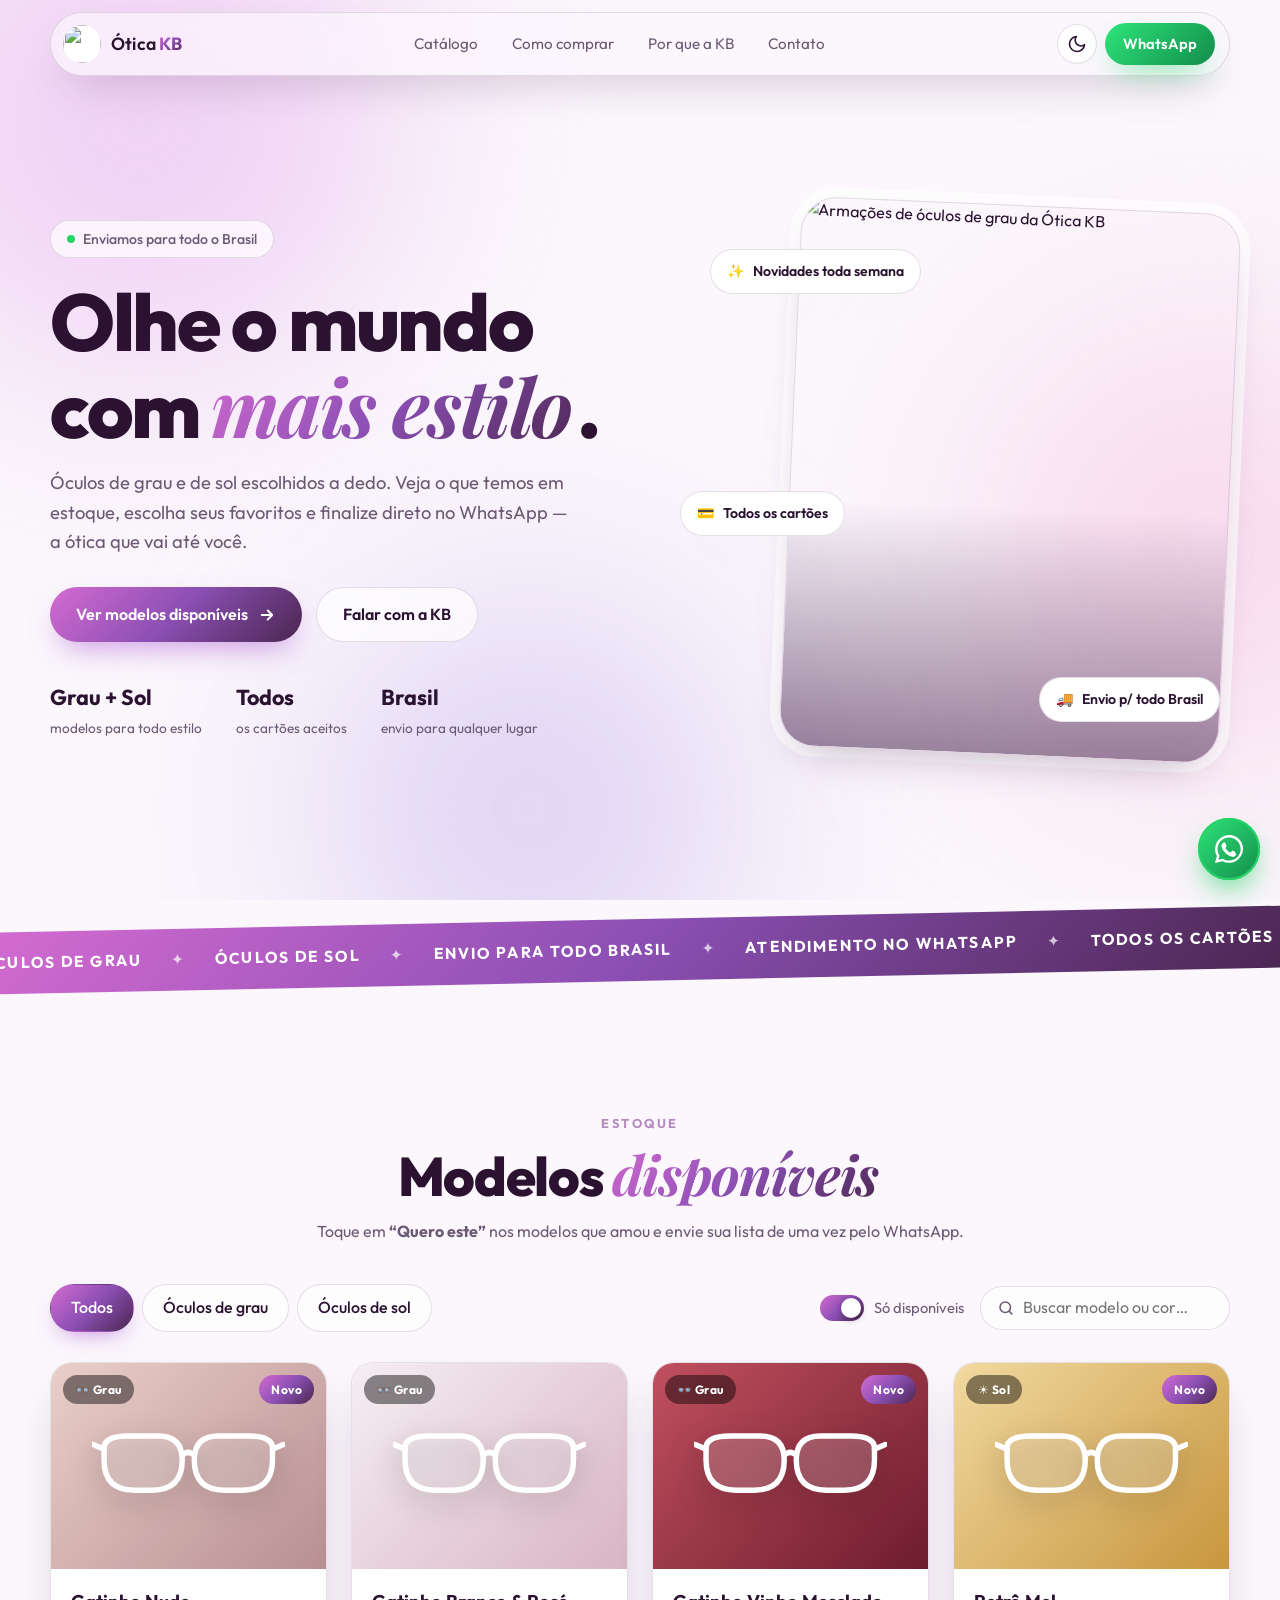
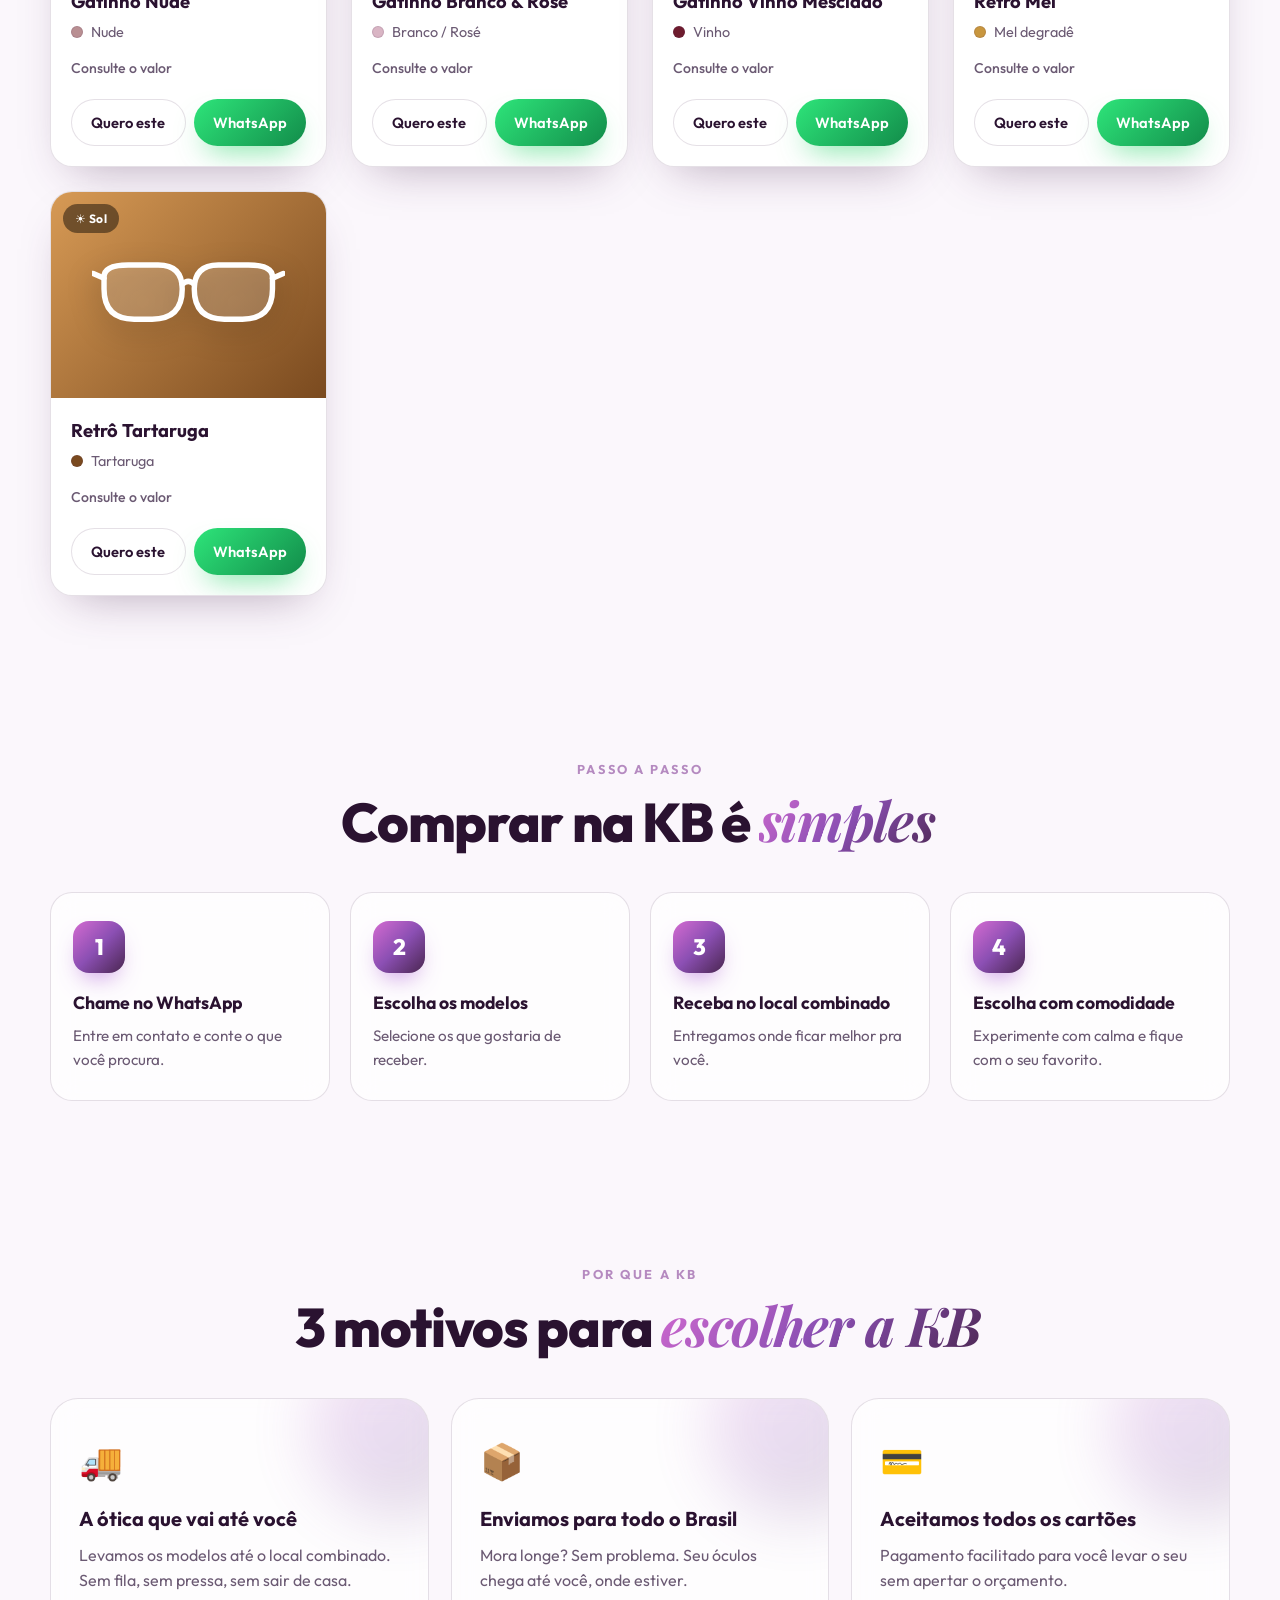
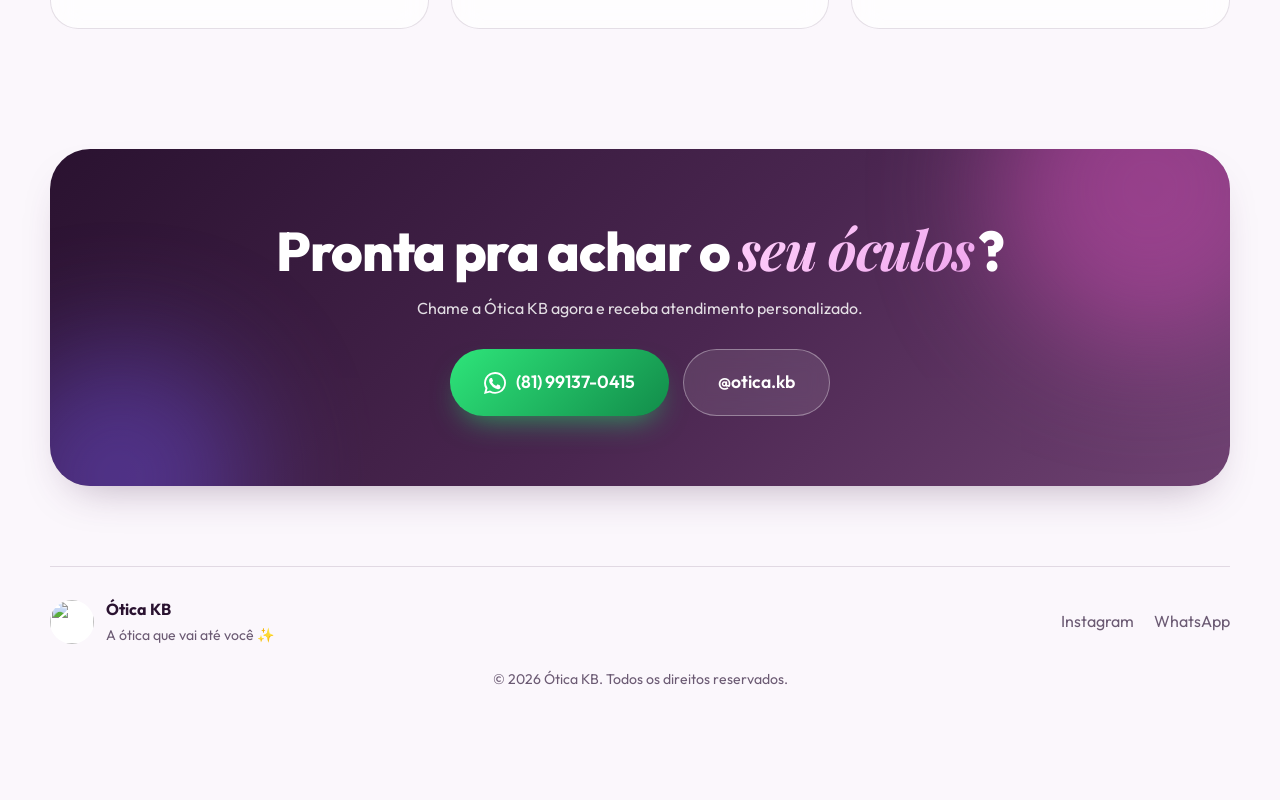
==== index.html @ 92565c39 "Add files via upload" ====
<!DOCTYPE html>
<html lang="pt-BR" data-theme="dark">
<head>
  <meta charset="UTF-8" />
  <meta name="viewport" content="width=device-width, initial-scale=1" />
  <title>Ótica KB — A ótica que vai até você</title>
  <meta name="description" content="Óculos de grau e de sol com envio para todo o Brasil. Escolha seus modelos e peça pelo WhatsApp. Aceitamos todos os cartões." />
  <meta name="theme-color" content="#1a0d1f" />
  <link rel="icon" href="assets/logo.png" />
  <meta property="og:title" content="Ótica KB — A ótica que vai até você" />
  <meta property="og:description" content="Óculos de grau e sol. Enviamos para todo o Brasil." />
  <meta property="og:image" content="assets/logo.png" />
  <link rel="preconnect" href="https://fonts.googleapis.com" />
  <link rel="preconnect" href="https://fonts.gstatic.com" crossorigin />
  <link href="https://fonts.googleapis.com/css2?family=Outfit:wght@400;500;600;700;800&family=Playfair+Display:ital,wght@1,600;1,700&display=swap" rel="stylesheet" />
  <link rel="stylesheet" href="style.css" />
  <script>
    try {
      var t = localStorage.getItem("kb-theme");
      if (!t) t = window.matchMedia("(prefers-color-scheme: light)").matches ? "light" : "dark";
      document.documentElement.setAttribute("data-theme", t);
    } catch (e) {}
  </script>
</head>
<body>
  <div class="bg-orbs" aria-hidden="true">
    <span class="orb o1"></span><span class="orb o2"></span><span class="orb o3"></span>
  </div>

  <header class="nav" id="nav">
    <a href="#inicio" class="brand" aria-label="Ótica KB">
      <img src="assets/logo.png" alt="" class="brand-logo" />
      <span class="brand-name">Ótica <b>KB</b></span>
    </a>
    <nav class="nav-links" id="navLinks">
      <a href="#catalogo">Catálogo</a>
      <a href="#como-comprar">Como comprar</a>
      <a href="#motivos">Por que a KB</a>
      <a href="#contato">Contato</a>
    </nav>
    <div class="nav-actions">
      <button class="icon-btn" id="themeBtn" aria-label="Alternar tema claro/escuro" title="Alternar tema">
        <svg class="i-sun" viewBox="0 0 24 24" width="20" height="20" fill="none" stroke="currentColor" stroke-width="2" stroke-linecap="round"><circle cx="12" cy="12" r="4"/><path d="M12 2v2M12 20v2M4.9 4.9l1.4 1.4M17.7 17.7l1.4 1.4M2 12h2M20 12h2M4.9 19.1l1.4-1.4M17.7 6.3l1.4-1.4"/></svg>
        <svg class="i-moon" viewBox="0 0 24 24" width="20" height="20" fill="none" stroke="currentColor" stroke-width="2" stroke-linecap="round" stroke-linejoin="round"><path d="M21 12.8A9 9 0 1 1 11.2 3a7 7 0 0 0 9.8 9.8z"/></svg>
      </button>
      <a class="btn btn-wpp btn-sm" href="#" data-wpp="Olá! Vim pelo site da Ótica KB e gostaria de mais informações 😊" target="_blank" rel="noopener">WhatsApp</a>
      <button class="icon-btn menu-btn" id="menuBtn" aria-label="Abrir menu">
        <svg viewBox="0 0 24 24" width="22" height="22" fill="none" stroke="currentColor" stroke-width="2" stroke-linecap="round"><path d="M4 7h16M4 12h16M4 17h16"/></svg>
      </button>
    </div>
  </header>

  <main>
    <section class="hero" id="inicio">
      <div class="hero-text reveal">
        <span class="pill"><i class="dot"></i> Enviamos para todo o Brasil</span>
        <h1>Olhe o mundo com <em>mais estilo</em>.</h1>
        <p class="lead">Óculos de grau e de sol escolhidos a dedo. Veja o que temos em estoque, escolha seus favoritos e finalize direto no WhatsApp — a ótica que vai até você.</p>
        <div class="hero-cta">
          <a href="#catalogo" class="btn btn-primary">Ver modelos disponíveis
            <svg viewBox="0 0 24 24" width="18" height="18" fill="none" stroke="currentColor" stroke-width="2.5" stroke-linecap="round" stroke-linejoin="round"><path d="M5 12h14M13 6l6 6-6 6"/></svg>
          </a>
          <a href="#" class="btn btn-ghost" data-wpp="Olá! Vim pelo site da Ótica KB e quero ajuda para escolher meu óculos 😊" target="_blank" rel="noopener">Falar com a KB</a>
        </div>
        <ul class="hero-stats">
          <li><b>Grau + Sol</b><span>modelos para todo estilo</span></li>
          <li><b>Todos</b><span>os cartões aceitos</span></li>
          <li><b>Brasil</b><span>envio para qualquer lugar</span></li>
        </ul>
      </div>

      <div class="hero-visual reveal" style="--d:.15s">
        <div class="photo-frame">
          <img src="assets/hero.jpg" alt="Armações de óculos de grau da Ótica KB" />
        </div>
        <div class="float-chip chip-a"><span>✨</span> Novidades toda semana</div>
        <div class="float-chip chip-b"><span>💳</span> Todos os cartões</div>
        <div class="float-chip chip-c"><span>🚚</span> Envio p/ todo Brasil</div>
      </div>
    </section>

    <div class="marquee" aria-hidden="true">
      <div class="marquee-track">
        <span>ÓCULOS DE GRAU</span><i>✦</i><span>ÓCULOS DE SOL</span><i>✦</i><span>ENVIO PARA TODO BRASIL</span><i>✦</i><span>ATENDIMENTO NO WHATSAPP</span><i>✦</i><span>TODOS OS CARTÕES</span><i>✦</i>
        <span>ÓCULOS DE GRAU</span><i>✦</i><span>ÓCULOS DE SOL</span><i>✦</i><span>ENVIO PARA TODO BRASIL</span><i>✦</i><span>ATENDIMENTO NO WHATSAPP</span><i>✦</i><span>TODOS OS CARTÕES</span><i>✦</i>
      </div>
    </div>

    <section class="section" id="catalogo">
      <div class="section-head reveal">
        <span class="eyebrow">Estoque</span>
        <h2>Modelos <em>disponíveis</em></h2>
        <p>Toque em <b>“Quero este”</b> nos modelos que amou e envie sua lista de uma vez pelo WhatsApp.</p>
      </div>

      <div class="toolbar reveal">
        <div class="filters" id="filters">
          <button class="chip active" data-filter="todos">Todos</button>
          <button class="chip" data-filter="grau">Óculos de grau</button>
          <button class="chip" data-filter="sol">Óculos de sol</button>
        </div>
        <div class="tools-right">
          <label class="switch">
            <input type="checkbox" id="onlyStock" checked />
            <span class="slider"></span>
            <span class="switch-label">Só disponíveis</span>
          </label>
          <div class="search">
            <svg viewBox="0 0 24 24" width="18" height="18" fill="none" stroke="currentColor" stroke-width="2" stroke-linecap="round"><circle cx="11" cy="11" r="7"/><path d="M20 20l-3.5-3.5"/></svg>
            <input type="search" id="search" placeholder="Buscar modelo ou cor…" aria-label="Buscar" />
          </div>
        </div>
      </div>

      <div class="grid" id="grid" aria-live="polite"></div>
      <p class="empty" id="empty" hidden>Nenhum modelo encontrado. Chama a gente no WhatsApp que a gente te ajuda! 💜</p>
    </section>

    <section class="section" id="como-comprar">
      <div class="section-head reveal">
        <span class="eyebrow">Passo a passo</span>
        <h2>Comprar na KB é <em>simples</em></h2>
      </div>
      <ol class="steps">
        <li class="step reveal"><span class="num">1</span><h3>Chame no WhatsApp</h3><p>Entre em contato e conte o que você procura.</p></li>
        <li class="step reveal" style="--d:.08s"><span class="num">2</span><h3>Escolha os modelos</h3><p>Selecione os que gostaria de receber.</p></li>
        <li class="step reveal" style="--d:.16s"><span class="num">3</span><h3>Receba no local combinado</h3><p>Entregamos onde ficar melhor pra você.</p></li>
        <li class="step reveal" style="--d:.24s"><span class="num">4</span><h3>Escolha com comodidade</h3><p>Experimente com calma e fique com o seu favorito.</p></li>
      </ol>
    </section>

    <section class="section" id="motivos">
      <div class="section-head reveal">
        <span class="eyebrow">Por que a KB</span>
        <h2>3 motivos para <em>escolher a KB</em></h2>
      </div>
      <div class="reasons">
        <article class="reason glass reveal">
          <div class="r-ico">🚚</div>
          <h3>A ótica que vai até você</h3>
          <p>Levamos os modelos até o local combinado. Sem fila, sem pressa, sem sair de casa.</p>
        </article>
        <article class="reason glass reveal" style="--d:.1s">
          <div class="r-ico">📦</div>
          <h3>Enviamos para todo o Brasil</h3>
          <p>Mora longe? Sem problema. Seu óculos chega até você, onde estiver.</p>
        </article>
        <article class="reason glass reveal" style="--d:.2s">
          <div class="r-ico">💳</div>
          <h3>Aceitamos todos os cartões</h3>
          <p>Pagamento facilitado para você levar o seu sem apertar o orçamento.</p>
        </article>
      </div>
    </section>

    <section class="cta reveal" id="contato">
      <div class="cta-inner">
        <h2>Pronta pra achar o <em>seu óculos</em>?</h2>
        <p>Chame a Ótica KB agora e receba atendimento personalizado.</p>
        <div class="cta-actions">
          <a href="#" class="btn btn-wpp btn-lg" data-wpp="Olá! Vim pelo site da Ótica KB e quero escolher meu óculos 😊" target="_blank" rel="noopener">
            <svg viewBox="0 0 24 24" width="22" height="22" fill="currentColor"><path d="M20.5 3.5A11.8 11.8 0 0 0 12 0 12 12 0 0 0 1.6 17.9L0 24l6.3-1.6A12 12 0 0 0 24 12a11.8 11.8 0 0 0-3.5-8.5zM12 21.9a9.9 9.9 0 0 1-5-1.4l-.4-.2-3.7 1 1-3.6-.2-.4A9.9 9.9 0 1 1 12 21.9zm5.4-7.4c-.3-.1-1.8-.9-2-1s-.5-.1-.7.1-.8 1-1 1.2-.4.2-.7.1a8 8 0 0 1-4-3.5c-.3-.5.3-.5.8-1.6a.6.6 0 0 0 0-.6c-.1-.1-.7-1.6-.9-2.2s-.5-.5-.7-.5h-.6a1.2 1.2 0 0 0-.9.4 3.7 3.7 0 0 0-1.1 2.7 6.4 6.4 0 0 0 1.3 3.4 14.7 14.7 0 0 0 5.7 5c2.1.9 2.9.8 3.4.7a2.9 2.9 0 0 0 1.9-1.3 2.3 2.3 0 0 0 .2-1.3c-.1-.1-.3-.2-.6-.3z"/></svg>
            <span>(81) 99137-0415</span>
          </a>
          <a href="https://www.instagram.com/otica.kb" class="btn btn-ghost btn-lg" target="_blank" rel="noopener">@otica.kb</a>
        </div>
      </div>
    </section>
  </main>

  <footer class="footer">
    <div class="foot-brand">
      <img src="assets/logo.png" alt="" />
      <div><b>Ótica KB</b><span>A ótica que vai até você ✨</span></div>
    </div>
    <div class="foot-links">
      <a href="https://www.instagram.com/otica.kb" target="_blank" rel="noopener">Instagram</a>
      <a href="#" data-wpp="Olá! Vim pelo site da Ótica KB 😊" target="_blank" rel="noopener">WhatsApp</a>
    </div>
    <small>© <span id="year"></span> Ótica KB. Todos os direitos reservados.</small>
  </footer>

  <div class="pickbar" id="pickbar" hidden>
    <div class="pick-info"><b id="pickCount">0</b> <span id="pickLabel">modelo selecionado</span>
      <button class="link" id="pickClear" type="button">limpar</button>
    </div>
    <a href="#" class="btn btn-wpp" id="pickSend" target="_blank" rel="noopener">Enviar lista no WhatsApp</a>
  </div>

  <a href="#" class="fab" data-wpp="Olá! Vim pelo site da Ótica KB 😊" target="_blank" rel="noopener" aria-label="Falar no WhatsApp">
    <svg viewBox="0 0 24 24" width="28" height="28" fill="currentColor"><path d="M20.5 3.5A11.8 11.8 0 0 0 12 0 12 12 0 0 0 1.6 17.9L0 24l6.3-1.6A12 12 0 0 0 24 12a11.8 11.8 0 0 0-3.5-8.5zM12 21.9a9.9 9.9 0 0 1-5-1.4l-.4-.2-3.7 1 1-3.6-.2-.4A9.9 9.9 0 1 1 12 21.9zm5.4-7.4c-.3-.1-1.8-.9-2-1s-.5-.1-.7.1-.8 1-1 1.2-.4.2-.7.1a8 8 0 0 1-4-3.5c-.3-.5.3-.5.8-1.6a.6.6 0 0 0 0-.6c-.1-.1-.7-1.6-.9-2.2s-.5-.5-.7-.5h-.6a1.2 1.2 0 0 0-.9.4 3.7 3.7 0 0 0-1.1 2.7 6.4 6.4 0 0 0 1.3 3.4 14.7 14.7 0 0 0 5.7 5c2.1.9 2.9.8 3.4.7a2.9 2.9 0 0 0 1.9-1.3 2.3 2.3 0 0 0 .2-1.3c-.1-.1-.3-.2-.6-.3z"/></svg>
  </a>

  <script src="products.js"></script>
  <script src="script.js"></script>
</body>
</html>
---- style.css ----
/* ===== TEMAS ===== */
:root {
  --purple-900: #1a0d1f;
  --purple-800: #2a1230;
  --purple-700: #4a2650;
  --purple-600: #6f4272;
  --purple-400: #b58ac0;
  --lilac: #b9a9c3;
  --pink: #f0a5ee;
  --wpp: #25d366;
  --wpp-dark: #128c4a;
  --radius: 22px;
  --ease: cubic-bezier(.2, .8, .2, 1);
}
[data-theme="dark"] {
  --bg: #120a16;
  --bg-2: #1b0f21;
  --text: #f6eef8;
  --muted: #b9a8c2;
  --card: rgba(255, 255, 255, .06);
  --card-solid: #231429;
  --border: rgba(255, 255, 255, .12);
  --shadow: 0 20px 50px -20px rgba(0, 0, 0, .7);
  --grad: linear-gradient(135deg, #f0a5ee 0%, #b36ad6 45%, #7a4a9c 100%);
  --orb1: #7a2fa0; --orb2: #d44fb8; --orb3: #3b2a8f;
  --nav-bg: rgba(18, 10, 22, .6);
}
[data-theme="light"] {
  --bg: #fbf7fc;
  --bg-2: #f1e8f4;
  --text: #2a1230;
  --muted: #6b5a73;
  --card: rgba(255, 255, 255, .7);
  --card-solid: #ffffff;
  --border: rgba(74, 38, 80, .14);
  --shadow: 0 20px 45px -22px rgba(74, 38, 80, .4);
  --grad: linear-gradient(135deg, #d46bd1 0%, #8b4fb3 50%, #4a2650 100%);
  --orb1: #e7b5ef; --orb2: #f6c4e2; --orb3: #c9b6ee;
  --nav-bg: rgba(251, 247, 252, .7);
}

* { box-sizing: border-box; margin: 0; padding: 0; }
html { scroll-behavior: smooth; scroll-padding-top: 84px; }
body {
  font-family: "Outfit", system-ui, sans-serif;
  background: var(--bg);
  color: var(--text);
  line-height: 1.6;
  overflow-x: hidden;
  transition: background .4s, color .4s;
}
img { max-width: 100%; display: block; }
a { color: inherit; text-decoration: none; }
button { font: inherit; color: inherit; cursor: pointer; border: 0; background: none; }
em { font-family: "Playfair Display", serif; font-style: italic; font-weight: 700;
  background: var(--grad); -webkit-background-clip: text; background-clip: text; color: transparent; padding-right: .08em; }

/* ===== FUNDO ===== */
.bg-orbs { position: fixed; inset: 0; z-index: -1; overflow: hidden; pointer-events: none; }
.orb { position: absolute; border-radius: 50%; filter: blur(110px); opacity: .45; animation: drift 18s ease-in-out infinite alternate; }
[data-theme="light"] .orb { opacity: .55; }
.o1 { width: 520px; height: 520px; background: var(--orb1); top: -140px; left: -120px; }
.o2 { width: 460px; height: 460px; background: var(--orb2); top: 35%; right: -160px; animation-delay: -6s; }
.o3 { width: 420px; height: 420px; background: var(--orb3); bottom: -120px; left: 25%; animation-delay: -12s; }
@keyframes drift { to { transform: translate(60px, 40px) scale(1.15); } }

/* ===== NAV ===== */
.nav {
  position: fixed; top: 12px; left: 50%; transform: translateX(-50%);
  width: min(1180px, calc(100% - 24px)); z-index: 50;
  display: flex; align-items: center; justify-content: space-between; gap: 16px;
  padding: 10px 14px 10px 12px;
  background: var(--nav-bg); backdrop-filter: blur(18px) saturate(1.4); -webkit-backdrop-filter: blur(18px) saturate(1.4);
  border: 1px solid var(--border); border-radius: 999px; box-shadow: var(--shadow);
}
.brand { display: flex; align-items: center; gap: 10px; font-weight: 600; }
.brand-logo { width: 38px; height: 38px; border-radius: 50%; background: #fff; }
.brand-name { font-size: 1.1rem; letter-spacing: .01em; }
.brand-name b { background: var(--grad); -webkit-background-clip: text; background-clip: text; color: transparent; }
.nav-links { display: flex; gap: 6px; }
.nav-links a { padding: 8px 14px; border-radius: 999px; font-size: .95rem; color: var(--muted); transition: .25s; }
.nav-links a:hover { color: var(--text); background: var(--card); }
.nav-actions { display: flex; align-items: center; gap: 8px; }
.icon-btn { width: 40px; height: 40px; border-radius: 50%; display: grid; place-items: center; background: var(--card); border: 1px solid var(--border); transition: .25s; }
.icon-btn:hover { transform: rotate(12deg) scale(1.06); }
.i-moon { display: none; }
[data-theme="light"] .i-sun { display: none; }
[data-theme="light"] .i-moon { display: block; }
.menu-btn { display: none; }

/* ===== BOTÕES ===== */
.btn {
  display: inline-flex; align-items: center; justify-content: center; gap: 10px;
  padding: 14px 26px; border-radius: 999px; font-weight: 600; font-size: 1rem;
  transition: transform .3s var(--ease), box-shadow .3s, background .3s; position: relative; overflow: hidden; white-space: nowrap;
}
.btn:hover { transform: translateY(-3px); }
.btn:active { transform: translateY(0) scale(.98); }
.btn-sm { padding: 9px 18px; font-size: .92rem; }
.btn-lg { padding: 18px 34px; font-size: 1.1rem; }
.btn-primary { background: var(--grad); color: #fff; box-shadow: 0 14px 30px -10px rgba(179, 106, 214, .7); }
.btn-primary::after, .btn-wpp::after {
  content: ""; position: absolute; inset: 0; background: linear-gradient(110deg, transparent 30%, rgba(255,255,255,.35) 50%, transparent 70%);
  transform: translateX(-120%); transition: transform .7s;
}
.btn-primary:hover::after, .btn-wpp:hover::after { transform: translateX(120%); }
.btn-ghost { border: 1.5px solid var(--border); background: var(--card); backdrop-filter: blur(10px); }
.btn-ghost:hover { border-color: var(--purple-400); }
.btn-wpp { background: linear-gradient(135deg, #2ee57a, #128c4a); color: #fff; box-shadow: 0 14px 30px -12px rgba(37, 211, 102, .7); }

/* ===== HERO ===== */
.hero {
  min-height: 100svh; width: min(1180px, 100% - 32px); margin: 0 auto;
  display: grid; grid-template-columns: 1.1fr .9fr; gap: 48px; align-items: center; padding: 120px 0 60px;
}
.pill { display: inline-flex; align-items: center; gap: 8px; padding: 7px 16px; border-radius: 999px; font-size: .88rem; font-weight: 500;
  background: var(--card); border: 1px solid var(--border); backdrop-filter: blur(10px); color: var(--muted); }
.dot { width: 8px; height: 8px; border-radius: 50%; background: var(--wpp); box-shadow: 0 0 0 0 rgba(37,211,102,.7); animation: ping 1.8s infinite; }
@keyframes ping { 70% { box-shadow: 0 0 0 10px rgba(37,211,102,0); } 100% { box-shadow: 0 0 0 0 rgba(37,211,102,0); } }
h1 { font-size: clamp(2.6rem, 6.4vw, 5rem); line-height: 1.04; font-weight: 800; letter-spacing: -.03em; margin: 22px 0 18px; }
.lead { font-size: 1.15rem; color: var(--muted); max-width: 520px; }
.hero-cta { display: flex; flex-wrap: wrap; gap: 14px; margin: 30px 0 38px; }
.hero-stats { list-style: none; display: flex; gap: 34px; flex-wrap: wrap; }
.hero-stats b { display: block; font-size: 1.35rem; font-weight: 700; }
.hero-stats span { font-size: .85rem; color: var(--muted); }

.hero-visual { position: relative; }
.photo-frame {
  position: relative; border-radius: 36px; overflow: hidden; aspect-ratio: 4 / 5; max-width: 440px; margin-left: auto;
  border: 1px solid var(--border); box-shadow: var(--shadow), 0 0 0 10px var(--card);
  transform: rotate(2.5deg); transition: transform .6s var(--ease);
}
.photo-frame:hover { transform: rotate(0) scale(1.02); }
.photo-frame::before { content: ""; position: absolute; inset: 0; z-index: 1; pointer-events: none;
  background: linear-gradient(180deg, transparent 55%, rgba(74, 38, 80, .55)); }
.photo-frame img { width: 100%; height: 100%; object-fit: cover; }
.float-chip {
  position: absolute; display: flex; align-items: center; gap: 8px; padding: 10px 16px; border-radius: 999px; font-size: .88rem; font-weight: 600;
  background: var(--card-solid); border: 1px solid var(--border); box-shadow: var(--shadow); animation: float 5s ease-in-out infinite;
}
.chip-a { top: 8%; left: -2%; }
.chip-b { top: 52%; left: -8%; animation-delay: -1.6s; }
.chip-c { bottom: 6%; right: 2%; animation-delay: -3.2s; }
@keyframes float { 50% { transform: translateY(-12px); } }

/* ===== MARQUEE ===== */
.marquee { overflow: hidden; padding: 18px 0; background: var(--grad); transform: rotate(-1.2deg) scale(1.03); margin: 20px 0 50px; }
.marquee-track { display: flex; gap: 28px; width: max-content; animation: scroll 28s linear infinite; color: #fff; font-weight: 700; letter-spacing: .12em; font-size: .95rem; }
.marquee-track i { opacity: .7; font-style: normal; }
@keyframes scroll { to { transform: translateX(-50%); } }

/* ===== SEÇÕES ===== */
.section { width: min(1180px, 100% - 32px); margin: 0 auto; padding: 80px 0; }
.section-head { text-align: center; margin-bottom: 40px; }
.eyebrow { display: inline-block; font-size: .8rem; font-weight: 700; letter-spacing: .2em; text-transform: uppercase; color: var(--purple-400); margin-bottom: 10px; }
h2 { font-size: clamp(2rem, 4.6vw, 3.4rem); line-height: 1.1; font-weight: 800; letter-spacing: -.025em; }
.section-head p { color: var(--muted); margin-top: 12px; }

/* ===== CATÁLOGO ===== */
.toolbar { display: flex; flex-wrap: wrap; gap: 16px; justify-content: space-between; align-items: center; margin-bottom: 30px; }
.filters { display: flex; gap: 8px; flex-wrap: wrap; }
.chip { padding: 10px 20px; border-radius: 999px; border: 1px solid var(--border); background: var(--card); font-weight: 500; transition: .25s; }
.chip:hover { border-color: var(--purple-400); }
.chip.active { background: var(--grad); color: #fff; border-color: transparent; box-shadow: 0 10px 22px -10px rgba(179,106,214,.8); }
.tools-right { display: flex; gap: 16px; align-items: center; flex-wrap: wrap; }
.switch { display: flex; align-items: center; gap: 10px; cursor: pointer; font-size: .92rem; color: var(--muted); }
.switch input { display: none; }
.slider { width: 44px; height: 26px; border-radius: 999px; background: var(--border); position: relative; transition: .3s; }
.slider::after { content: ""; position: absolute; top: 3px; left: 3px; width: 20px; height: 20px; border-radius: 50%; background: #fff; transition: .3s var(--ease); box-shadow: 0 2px 6px rgba(0,0,0,.3); }
.switch input:checked + .slider { background: var(--grad); }
.switch input:checked + .slider::after { transform: translateX(18px); }
.search { display: flex; align-items: center; gap: 8px; padding: 0 16px; height: 44px; border-radius: 999px; background: var(--card); border: 1px solid var(--border); color: var(--muted); }
.search:focus-within { border-color: var(--purple-400); }
.search input { background: none; border: 0; outline: 0; color: var(--text); font: inherit; width: 190px; }

.grid { display: grid; grid-template-columns: repeat(auto-fill, minmax(260px, 1fr)); gap: 24px; }
.card {
  position: relative; border-radius: var(--radius); overflow: hidden; background: var(--card-solid); border: 1px solid var(--border);
  box-shadow: var(--shadow); transition: transform .45s var(--ease), border-color .3s; display: flex; flex-direction: column;
  animation: pop .5s var(--ease) both;
}
@keyframes pop { from { opacity: 0; transform: translateY(24px) scale(.97); } }
.card:hover { transform: translateY(-8px); border-color: var(--purple-400); }
.card.picked { border-color: var(--pink); box-shadow: 0 0 0 2px var(--pink), var(--shadow); }
.thumb { position: relative; aspect-ratio: 4 / 3; display: grid; place-items: center; overflow: hidden; }
.thumb img { position: absolute; inset: 0; width: 100%; height: 100%; object-fit: cover; transition: transform .7s var(--ease); }
.card:hover .thumb img { transform: scale(1.08); }
.thumb svg.art { width: 70%; position: relative; filter: drop-shadow(0 10px 14px rgba(0,0,0,.25)); }
.badges { position: absolute; top: 12px; left: 12px; right: 12px; display: flex; justify-content: space-between; z-index: 2; }
.badge { padding: 5px 12px; border-radius: 999px; font-size: .75rem; font-weight: 700; letter-spacing: .04em; backdrop-filter: blur(10px); }
.b-new { background: var(--grad); color: #fff; }
.b-cat { background: rgba(0,0,0,.45); color: #fff; }
.b-out { background: rgba(0,0,0,.65); color: #fff; }
.card.out .thumb::after { content: "ESGOTADO"; position: absolute; inset: 0; display: grid; place-items: center; background: rgba(18,10,22,.62); color: #fff; font-weight: 800; letter-spacing: .25em; z-index: 1; }
.info { padding: 18px 20px 20px; display: flex; flex-direction: column; gap: 4px; flex: 1; }
.info h3 { font-size: 1.15rem; font-weight: 700; }
.info .meta { font-size: .9rem; color: var(--muted); display: flex; align-items: center; gap: 8px; }
.swatch { width: 12px; height: 12px; border-radius: 50%; border: 1px solid var(--border); }
.price { margin-top: 6px; font-weight: 700; font-size: 1.05rem; }
.price small { font-weight: 500; color: var(--muted); font-size: .88rem; }
.actions { display: flex; gap: 8px; margin-top: 14px; }
.actions .btn { padding: 11px 14px; font-size: .92rem; flex: 1; }
.btn-pick { border: 1.5px solid var(--border); background: var(--card); }
.btn-pick.on { background: var(--grad); color: #fff; border-color: transparent; }
.btn[aria-disabled="true"] { opacity: .5; pointer-events: none; }
.empty { text-align: center; color: var(--muted); padding: 40px 0; }

/* ===== PASSOS ===== */
.steps { list-style: none; display: grid; grid-template-columns: repeat(4, 1fr); gap: 20px; counter-reset: s; position: relative; }
.step { padding: 28px 22px; border-radius: var(--radius); background: var(--card); border: 1px solid var(--border); backdrop-filter: blur(12px); transition: transform .4s var(--ease); }
.step:hover { transform: translateY(-6px); }
.num { width: 52px; height: 52px; border-radius: 16px; display: grid; place-items: center; font-weight: 800; font-size: 1.4rem; color: #fff; background: var(--grad); margin-bottom: 16px; box-shadow: 0 12px 24px -10px rgba(179,106,214,.8); }
.step h3 { font-size: 1.1rem; margin-bottom: 6px; }
.step p { color: var(--muted); font-size: .95rem; }

/* ===== MOTIVOS ===== */
.reasons { display: grid; grid-template-columns: repeat(3, 1fr); gap: 22px; }
.glass { background: var(--card); border: 1px solid var(--border); backdrop-filter: blur(14px); -webkit-backdrop-filter: blur(14px); }
.reason { padding: 34px 28px; border-radius: 28px; transition: transform .4s var(--ease), border-color .3s; position: relative; overflow: hidden; }
.reason::before { content: ""; position: absolute; width: 180px; height: 180px; right: -60px; top: -60px; border-radius: 50%; background: var(--grad); opacity: .18; filter: blur(30px); transition: .5s; }
.reason:hover { transform: translateY(-8px); border-color: var(--purple-400); }
.reason:hover::before { opacity: .4; transform: scale(1.3); }
.r-ico { font-size: 2.2rem; margin-bottom: 14px; }
.reason h3 { font-size: 1.25rem; margin-bottom: 8px; }
.reason p { color: var(--muted); }

/* ===== CTA ===== */
.cta { width: min(1180px, 100% - 32px); margin: 40px auto 80px; border-radius: 40px; padding: 70px 24px; text-align: center; position: relative; overflow: hidden;
  background: linear-gradient(135deg, #2a1230 0%, #4a2650 55%, #6f4272 100%); color: #fff; box-shadow: var(--shadow); }
.cta::before, .cta::after { content: ""; position: absolute; border-radius: 50%; filter: blur(60px); opacity: .5; }
.cta::before { width: 320px; height: 320px; background: #d44fb8; top: -120px; right: -80px; }
.cta::after { width: 260px; height: 260px; background: #6a4cd6; bottom: -120px; left: -60px; }
.cta-inner { position: relative; z-index: 1; }
.cta h2 { color: #fff; }
.cta em { background: linear-gradient(135deg, #ffd1fb, #f0a5ee); -webkit-background-clip: text; background-clip: text; }
.cta p { margin: 14px 0 28px; opacity: .85; }
.cta-actions { display: flex; flex-wrap: wrap; gap: 14px; justify-content: center; }
.cta .btn-ghost { color: #fff; border-color: rgba(255,255,255,.35); background: rgba(255,255,255,.1); }

/* ===== FOOTER ===== */
.footer { width: min(1180px, 100% - 32px); margin: 0 auto; padding: 30px 0 110px; border-top: 1px solid var(--border);
  display: flex; flex-wrap: wrap; gap: 20px; align-items: center; justify-content: space-between; }
.foot-brand { display: flex; align-items: center; gap: 12px; }
.foot-brand img { width: 44px; height: 44px; border-radius: 50%; background: #fff; }
.foot-brand b { display: block; }
.foot-brand span, .footer small { color: var(--muted); font-size: .88rem; }
.foot-links { display: flex; gap: 20px; }
.foot-links a { color: var(--muted); transition: .2s; }
.foot-links a:hover { color: var(--text); }
.footer small { width: 100%; text-align: center; }

/* ===== BARRA + FAB ===== */
.pickbar {
  position: fixed; left: 50%; bottom: 20px; transform: translateX(-50%); z-index: 60;
  display: flex; align-items: center; gap: 18px; padding: 10px 10px 10px 24px; border-radius: 999px;
  background: var(--card-solid); border: 1px solid var(--pink); box-shadow: 0 20px 50px -10px rgba(0,0,0,.6);
  animation: rise .5s var(--ease);
}
.pickbar[hidden] { display: none; }
@keyframes rise { from { opacity: 0; transform: translate(-50%, 40px); } }
.pick-info { display: flex; align-items: center; gap: 8px; font-size: .95rem; }
.pick-info b { font-size: 1.2rem; }
.link { color: var(--purple-400); text-decoration: underline; margin-left: 6px; font-size: .88rem; }
.fab { position: fixed; right: 20px; bottom: 20px; z-index: 55; width: 62px; height: 62px; border-radius: 50%; display: grid; place-items: center; color: #fff;
  background: linear-gradient(135deg, #2ee57a, #128c4a); box-shadow: 0 14px 30px -8px rgba(37,211,102,.8); transition: transform .3s var(--ease); }
.fab::before { content: ""; position: absolute; inset: 0; border-radius: 50%; border: 2px solid var(--wpp); animation: ring 2.2s infinite; }
@keyframes ring { to { transform: scale(1.6); opacity: 0; } }
.fab:hover { transform: scale(1.1) rotate(-6deg); }
body:has(.pickbar:not([hidden])) .fab { bottom: 92px; }

/* ===== REVEAL ===== */
.reveal { opacity: 0; transform: translateY(34px); transition: opacity .8s var(--ease) var(--d, 0s), transform .8s var(--ease) var(--d, 0s); }
.reveal.in { opacity: 1; transform: none; }

/* ===== RESPONSIVO ===== */
@media (max-width: 960px) {
  .hero { grid-template-columns: 1fr; padding-top: 110px; text-align: center; gap: 36px; }
  .lead { margin-inline: auto; }
  .hero-cta, .hero-stats { justify-content: center; }
  .photo-frame { margin: 0 auto; max-width: 340px; }
  .chip-a { left: 4%; } .chip-b { left: 0; } .chip-c { right: 4%; }
  .steps { grid-template-columns: repeat(2, 1fr); }
  .reasons { grid-template-columns: 1fr; }
}
@media (max-width: 760px) {
  .menu-btn { display: grid; }
  .nav-links { position: absolute; top: calc(100% + 10px); left: 0; right: 0; flex-direction: column; padding: 12px; border-radius: 24px;
    background: var(--card-solid); border: 1px solid var(--border); box-shadow: var(--shadow); display: none; }
  .nav-links.open { display: flex; }
  .nav-links a { padding: 12px 16px; }
  .nav .btn-sm { display: none; }
  .tools-right { width: 100%; justify-content: space-between; }
  .search { flex: 1; } .search input { width: 100%; }
  .grid { grid-template-columns: repeat(2, 1fr); gap: 14px; }
  .info { padding: 14px; } .info h3 { font-size: 1rem; }
  .actions { flex-direction: column; }
  .pickbar { width: calc(100% - 24px); padding-left: 18px; gap: 10px; justify-content: space-between; }
  .pickbar .btn { padding: 12px 18px; font-size: .9rem; }
}
@media (max-width: 480px) {
  .steps { grid-template-columns: 1fr; }
  .grid { grid-template-columns: 1fr; }
  .cta { border-radius: 28px; padding: 50px 18px; }
}
@media (prefers-reduced-motion: reduce) {
  *, *::before, *::after { animation: none !important; transition: none !important; }
  .reveal { opacity: 1; transform: none; }
}
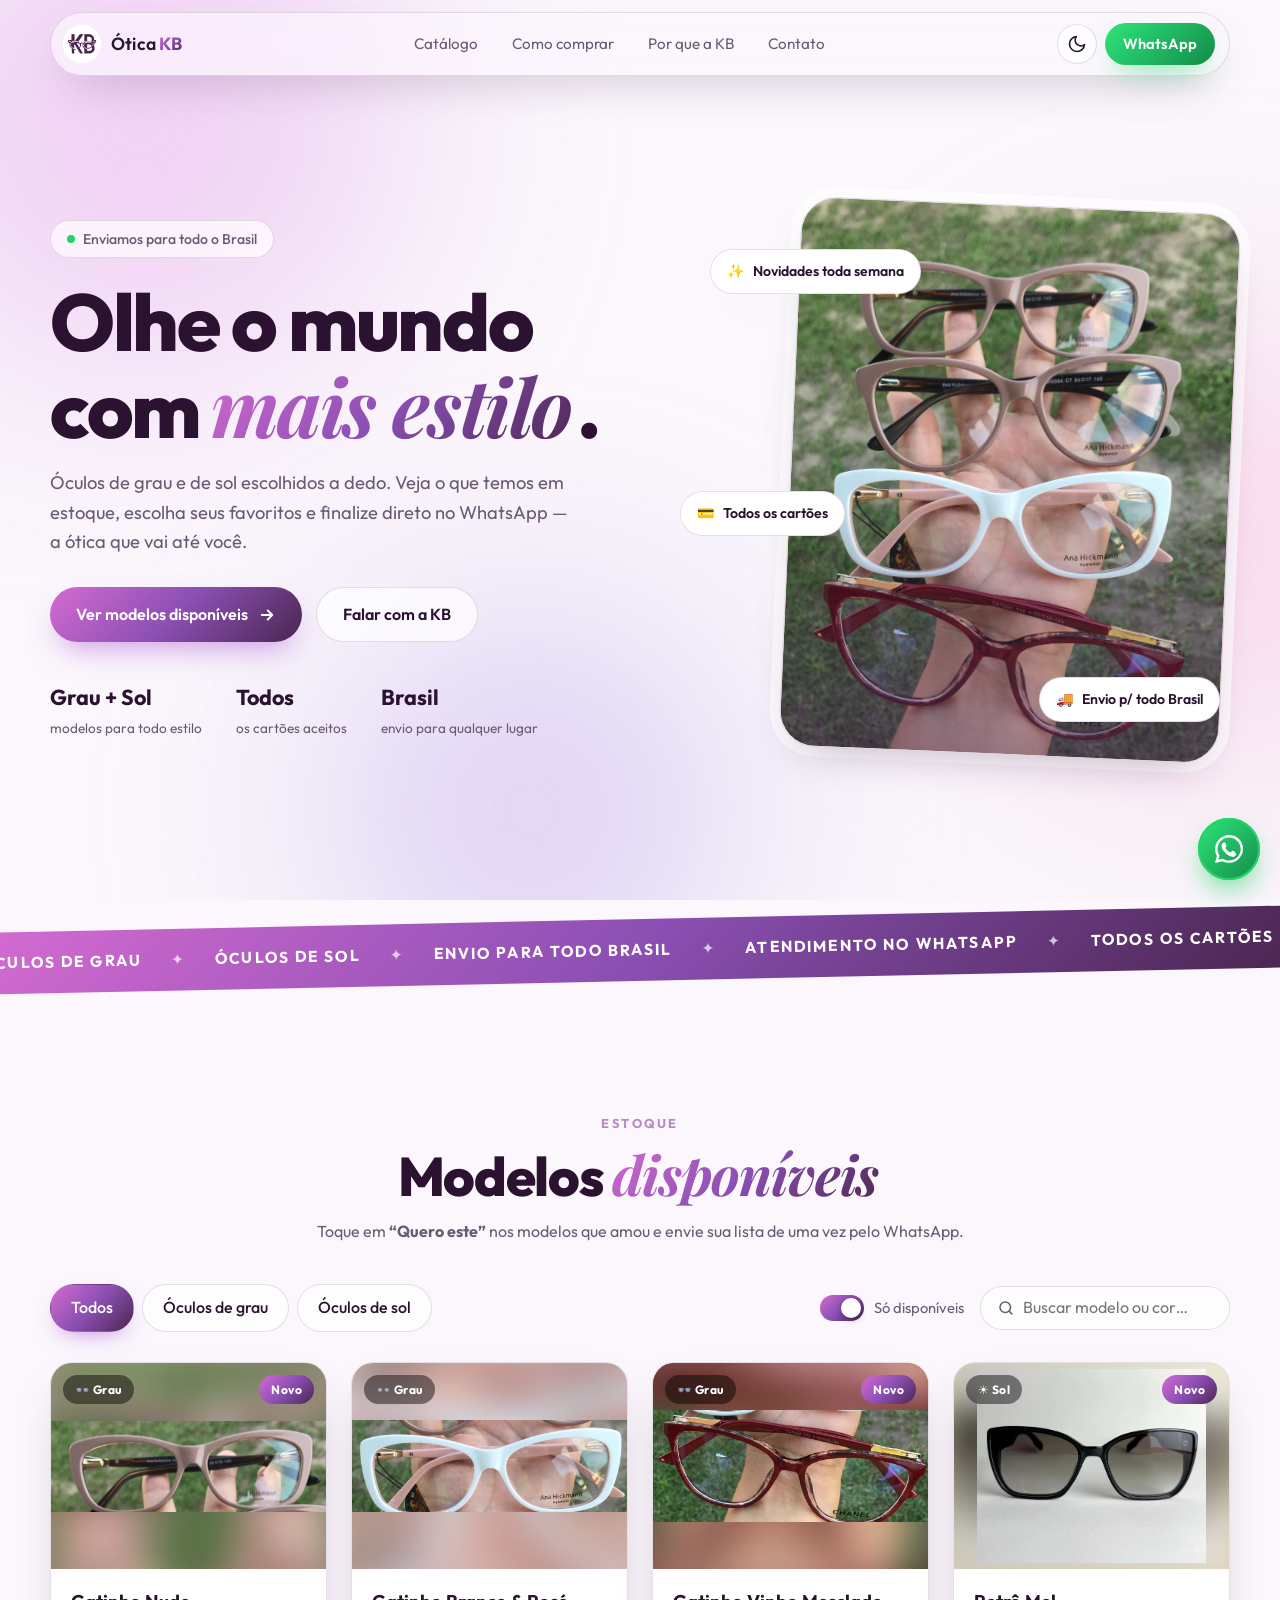
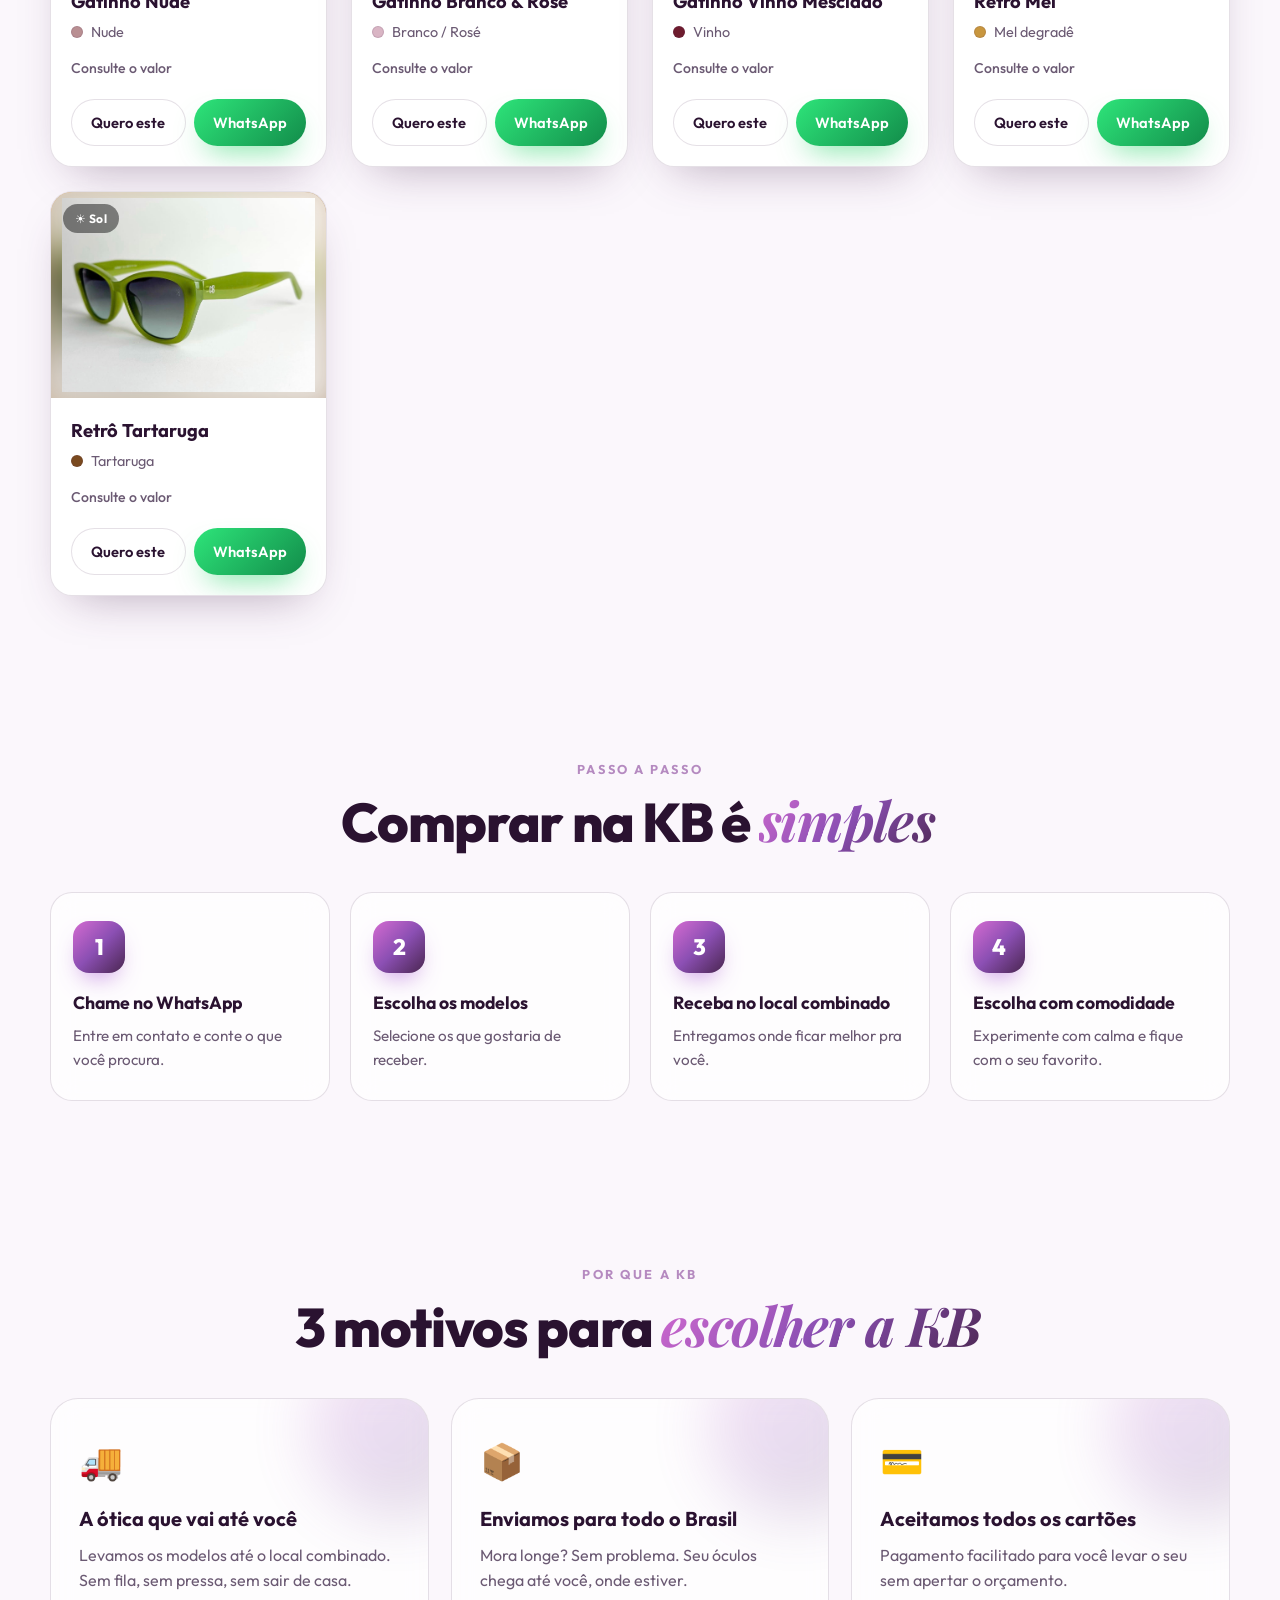
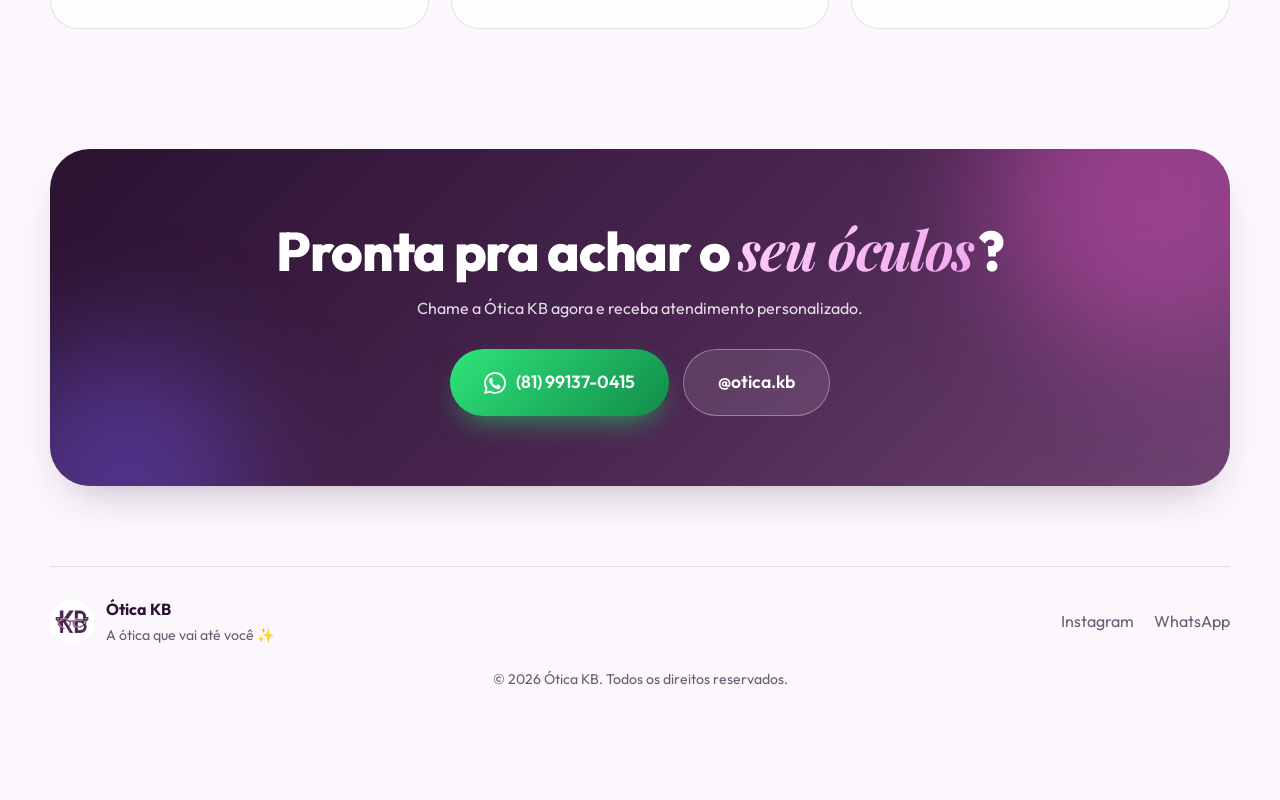
==== commit 1868a0de: "Add files via upload" ====
--- a/index.html
+++ b/index.html
@@ -6,7 +6,10 @@
   <title>Ótica KB — A ótica que vai até você</title>
   <meta name="description" content="Óculos de grau e de sol com envio para todo o Brasil. Escolha seus modelos e peça pelo WhatsApp. Aceitamos todos os cartões." />
   <meta name="theme-color" content="#1a0d1f" />
-  <link rel="icon" href="assets/logo.png" />
+  <link rel="icon" href="favicon.ico" sizes="any" />
+  <link rel="icon" type="image/png" sizes="32x32" href="favicon-32x32.png" />
+  <link rel="icon" type="image/png" sizes="192x192" href="icon-192.png" />
+  <link rel="apple-touch-icon" href="apple-touch-icon.png" />
   <meta property="og:title" content="Ótica KB — A ótica que vai até você" />
   <meta property="og:description" content="Óculos de grau e sol. Enviamos para todo o Brasil." />
   <meta property="og:image" content="assets/logo.png" />
--- a/style.css
+++ b/style.css
@@ -183,8 +183,11 @@
 .card:hover { transform: translateY(-8px); border-color: var(--purple-400); }
 .card.picked { border-color: var(--pink); box-shadow: 0 0 0 2px var(--pink), var(--shadow); }
 .thumb { position: relative; aspect-ratio: 4 / 3; display: grid; place-items: center; overflow: hidden; }
-.thumb img { position: absolute; inset: 0; width: 100%; height: 100%; object-fit: cover; transition: transform .7s var(--ease); }
-.card:hover .thumb img { transform: scale(1.08); }
+.thumb::before { content: ""; position: absolute; inset: -24px; background: var(--img) center / cover no-repeat; filter: blur(20px) saturate(1.15); opacity: 0; transition: opacity .4s; }
+.thumb.has-img::before { opacity: .9; }
+.thumb.has-img svg.art { display: none; }
+.thumb img { position: absolute; inset: 0; width: 100%; height: 100%; object-fit: contain; padding: 6px 0; transition: transform .7s var(--ease); }
+.card:hover .thumb img { transform: scale(1.05); }
 .thumb svg.art { width: 70%; position: relative; filter: drop-shadow(0 10px 14px rgba(0,0,0,.25)); }
 .badges { position: absolute; top: 12px; left: 12px; right: 12px; display: flex; justify-content: space-between; z-index: 2; }
 .badge { padding: 5px 12px; border-radius: 999px; font-size: .75rem; font-weight: 700; letter-spacing: .04em; backdrop-filter: blur(10px); }
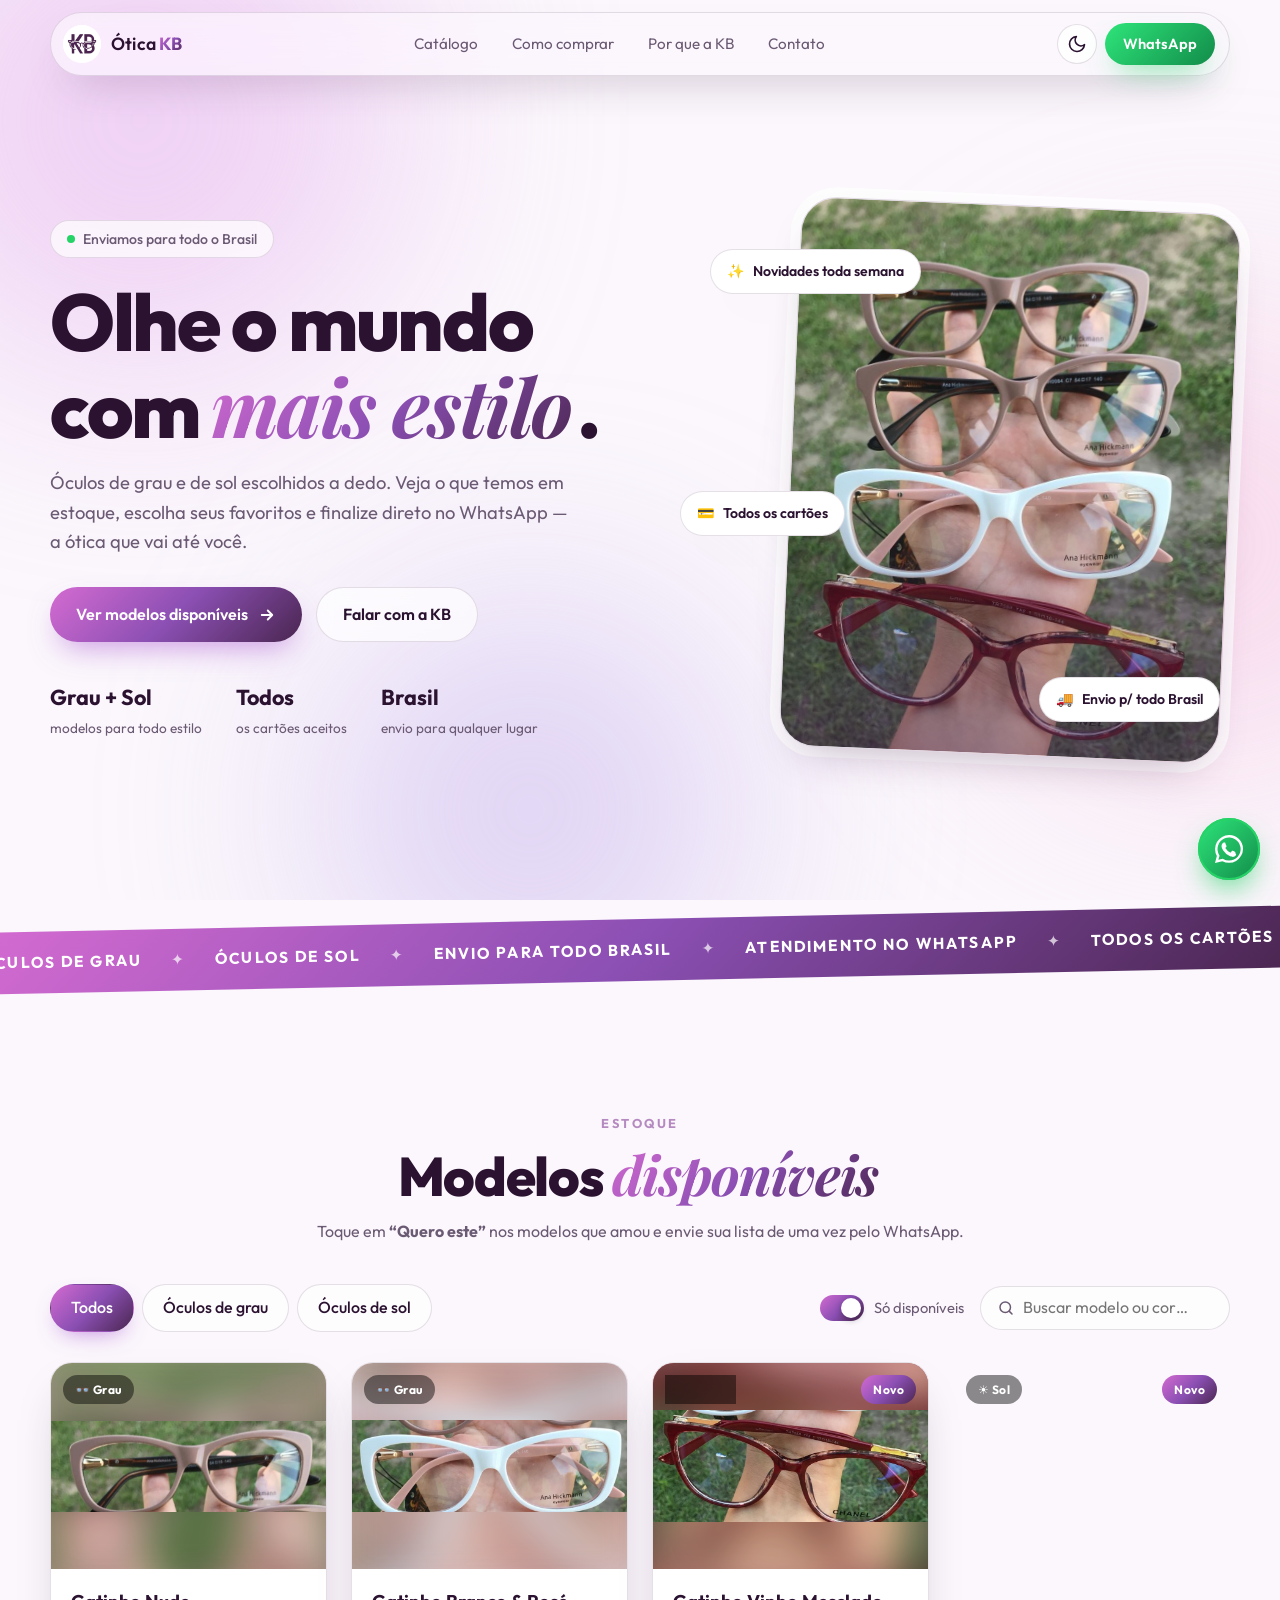
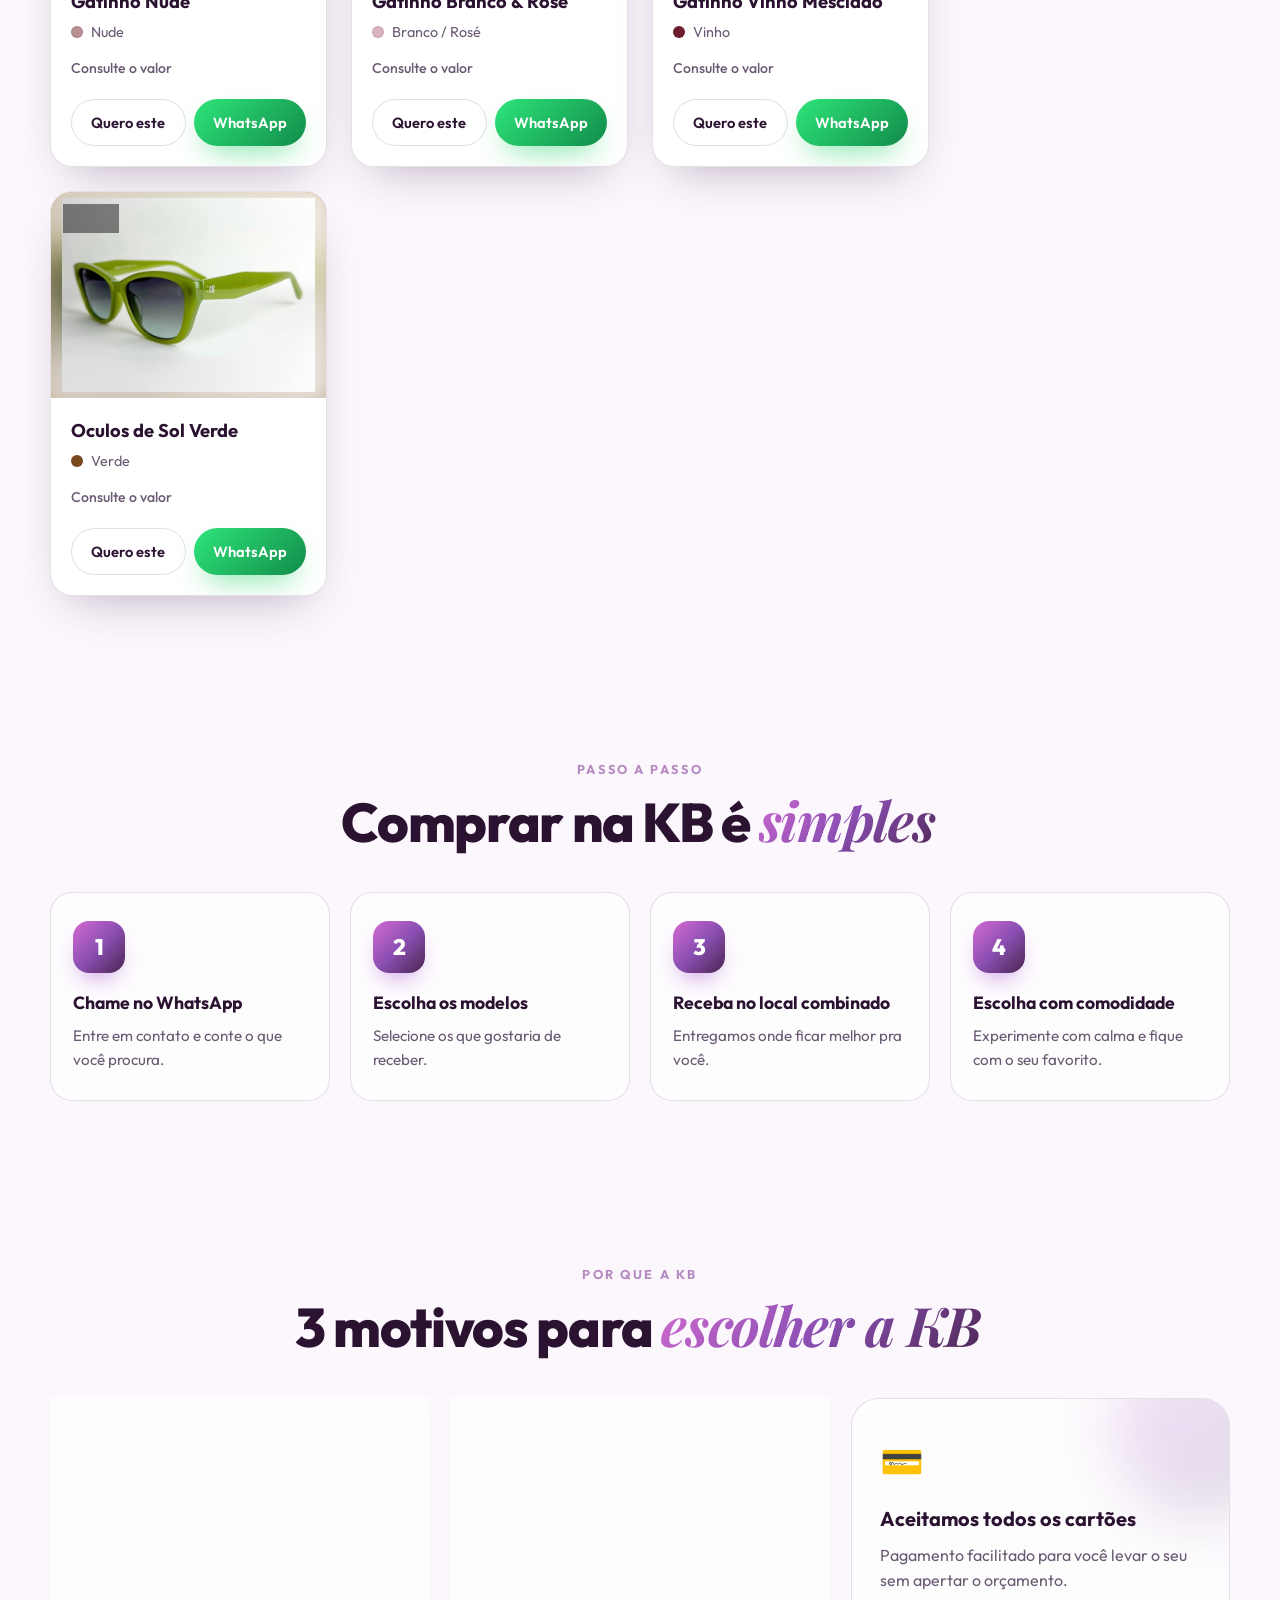
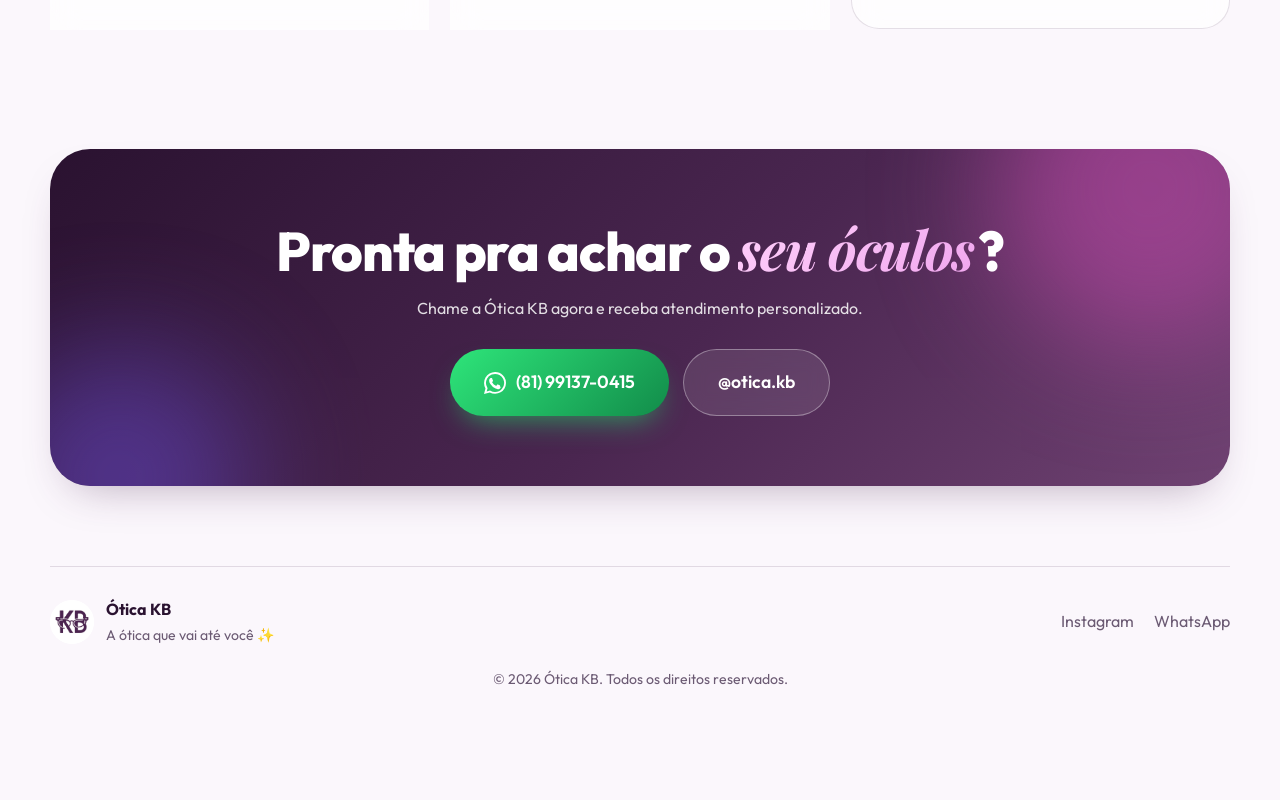
==== commit 72ba94de: "Add files via upload" ====
--- a/index.html
+++ b/index.html
@@ -7,9 +7,6 @@
   <meta name="description" content="Óculos de grau e de sol com envio para todo o Brasil. Escolha seus modelos e peça pelo WhatsApp. Aceitamos todos os cartões." />
   <meta name="theme-color" content="#1a0d1f" />
   <link rel="icon" href="favicon.ico" sizes="any" />
-  <link rel="icon" type="image/png" sizes="32x32" href="favicon-32x32.png" />
-  <link rel="icon" type="image/png" sizes="192x192" href="icon-192.png" />
-  <link rel="apple-touch-icon" href="apple-touch-icon.png" />
   <meta property="og:title" content="Ótica KB — A ótica que vai até você" />
   <meta property="og:description" content="Óculos de grau e sol. Enviamos para todo o Brasil." />
   <meta property="og:image" content="assets/logo.png" />
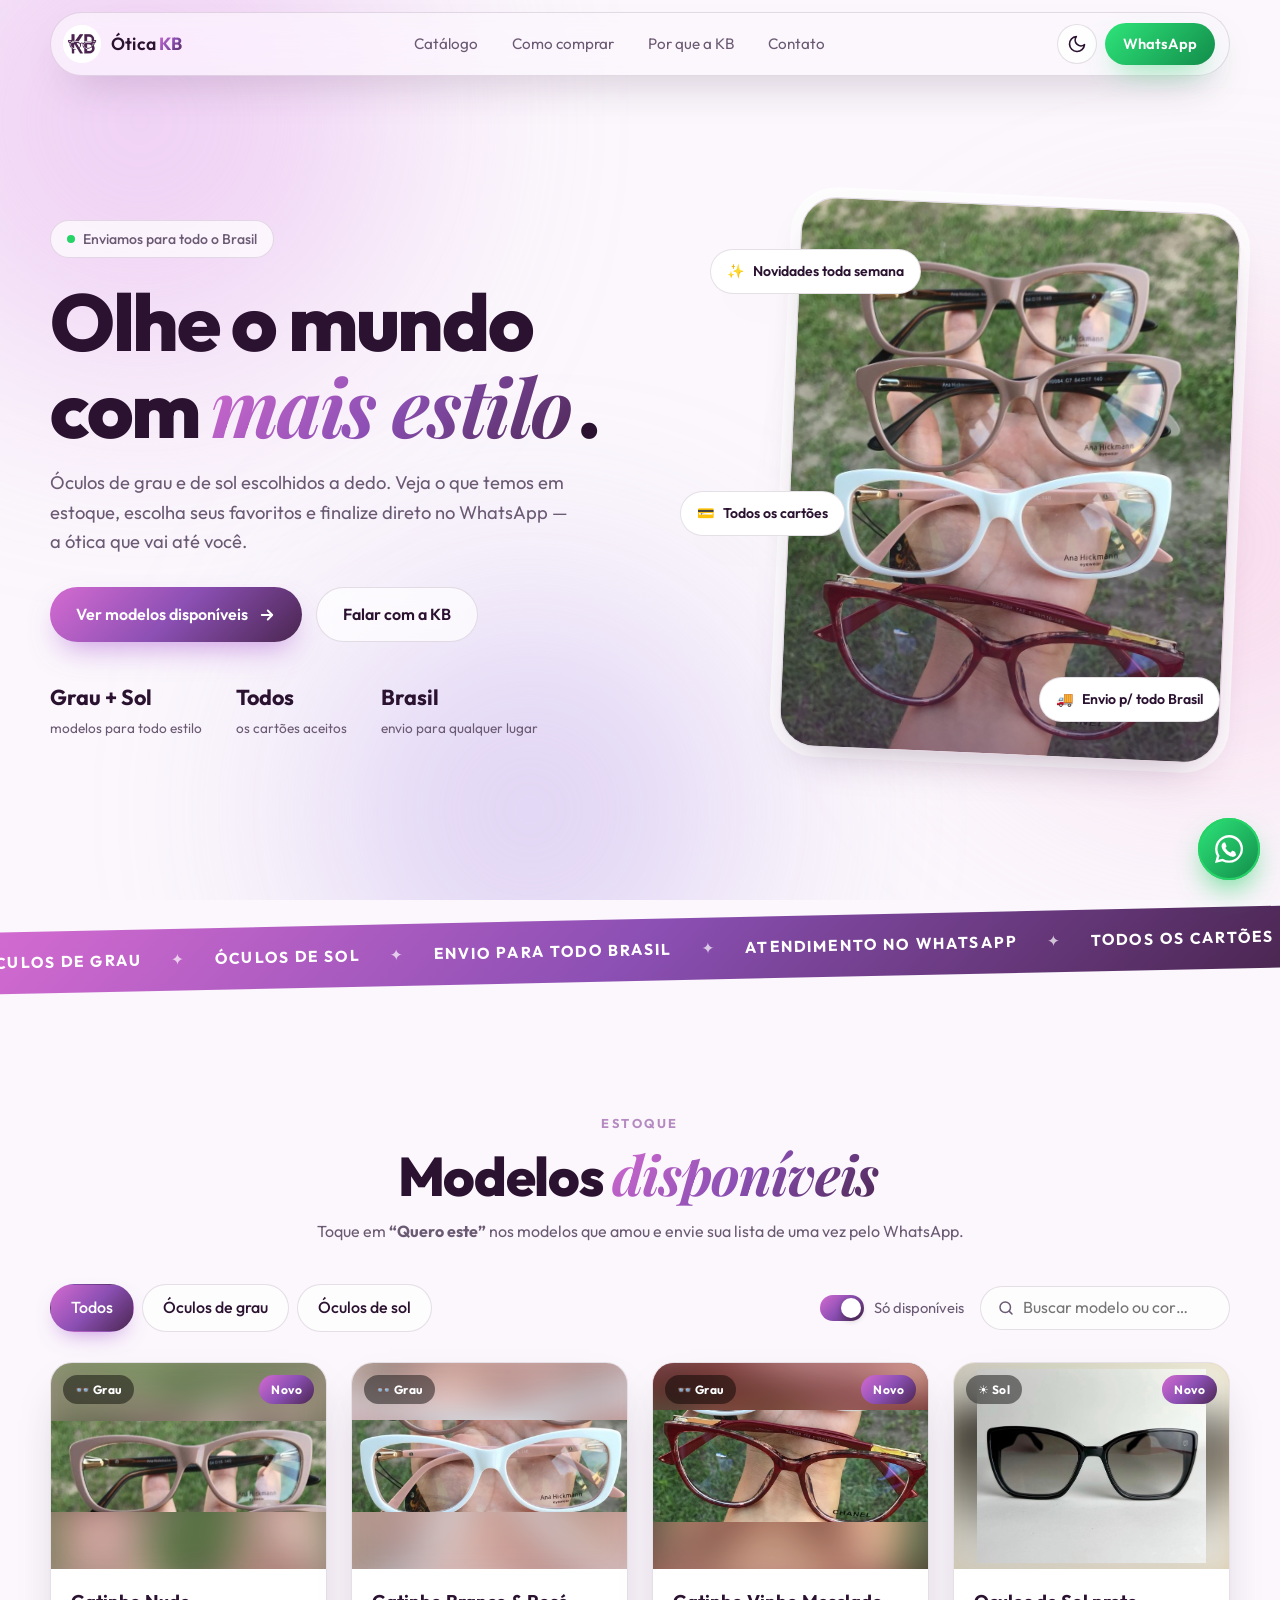
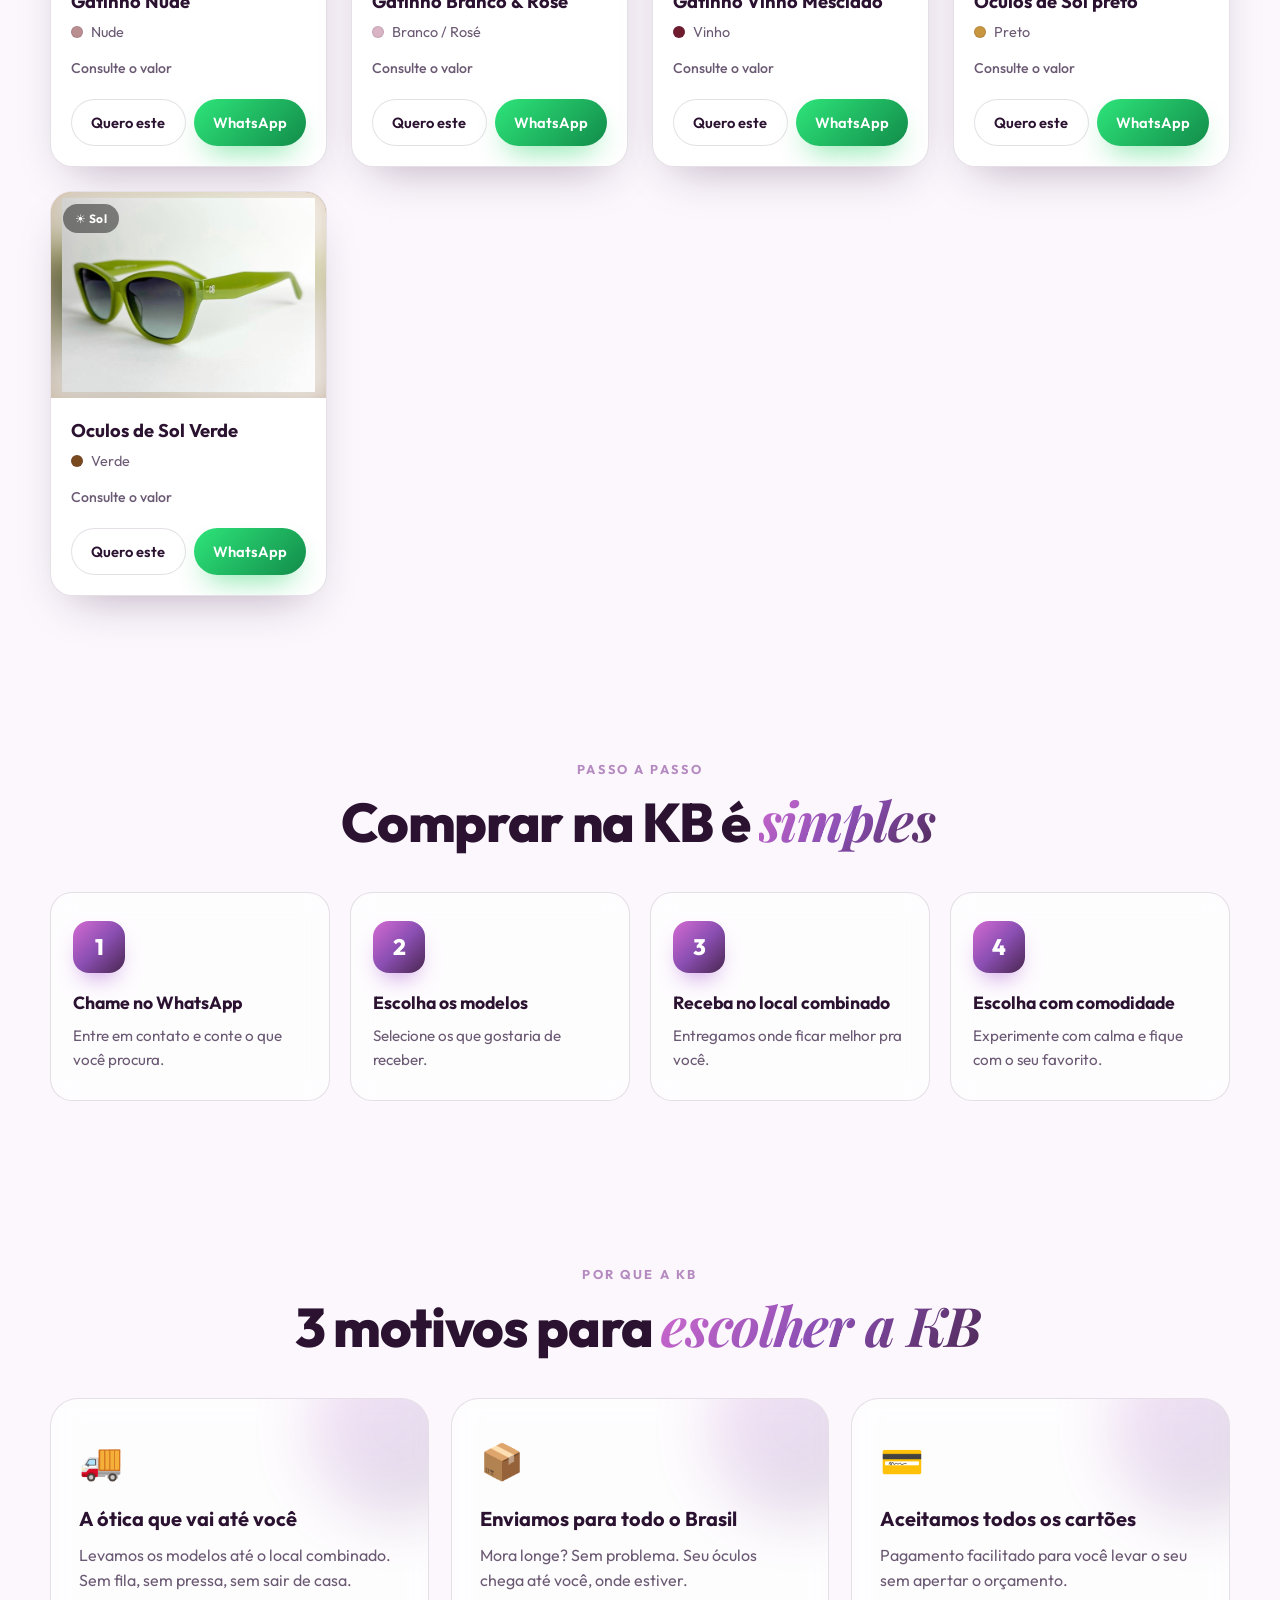
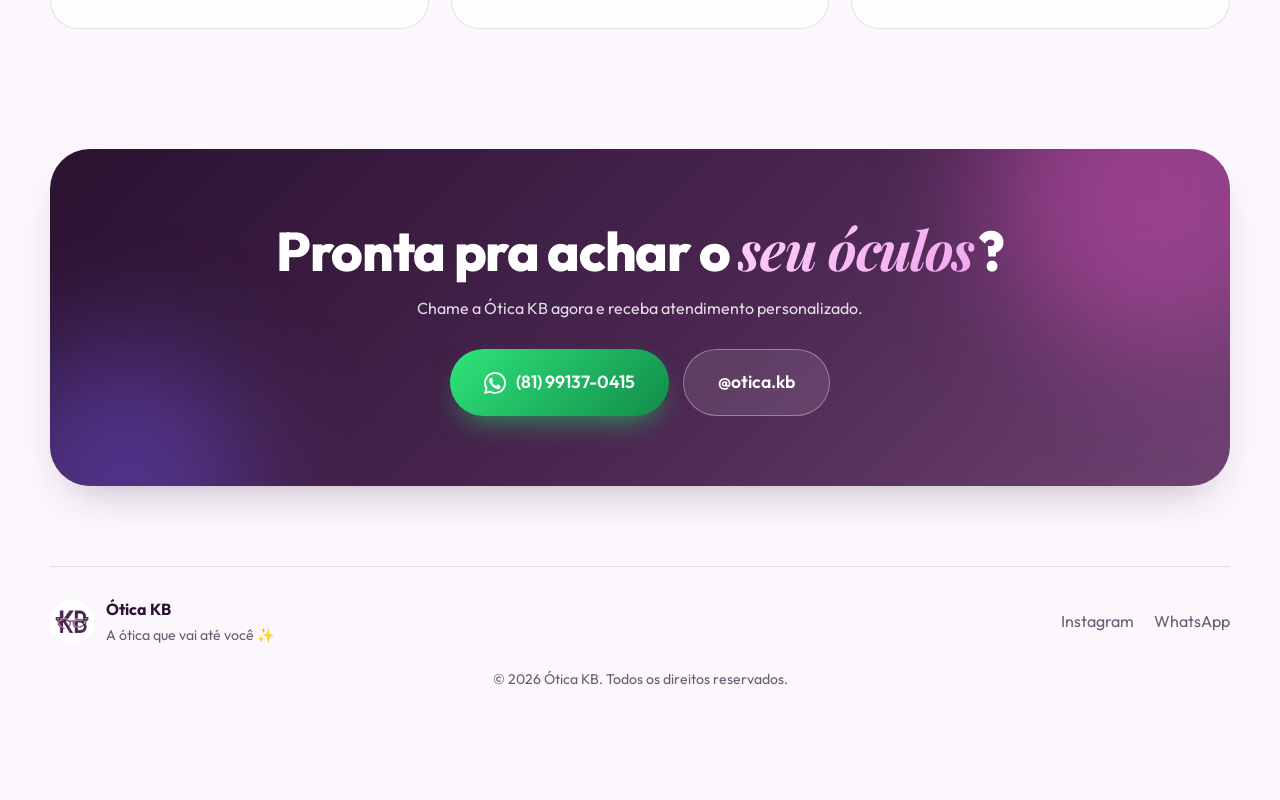
==== commit 2838fb06: "Add files via upload" ====
--- a/index.html
+++ b/index.html
@@ -6,7 +6,8 @@
   <title>Ótica KB — A ótica que vai até você</title>
   <meta name="description" content="Óculos de grau e de sol com envio para todo o Brasil. Escolha seus modelos e peça pelo WhatsApp. Aceitamos todos os cartões." />
   <meta name="theme-color" content="#1a0d1f" />
-  <link rel="icon" href="favicon.ico" sizes="any" />
+  <link rel="icon" type="image/png" href="assets/logo.png" />
+  <link rel="apple-touch-icon" href="assets/logo.png" />
   <meta property="og:title" content="Ótica KB — A ótica que vai até você" />
   <meta property="og:description" content="Óculos de grau e sol. Enviamos para todo o Brasil." />
   <meta property="og:image" content="assets/logo.png" />
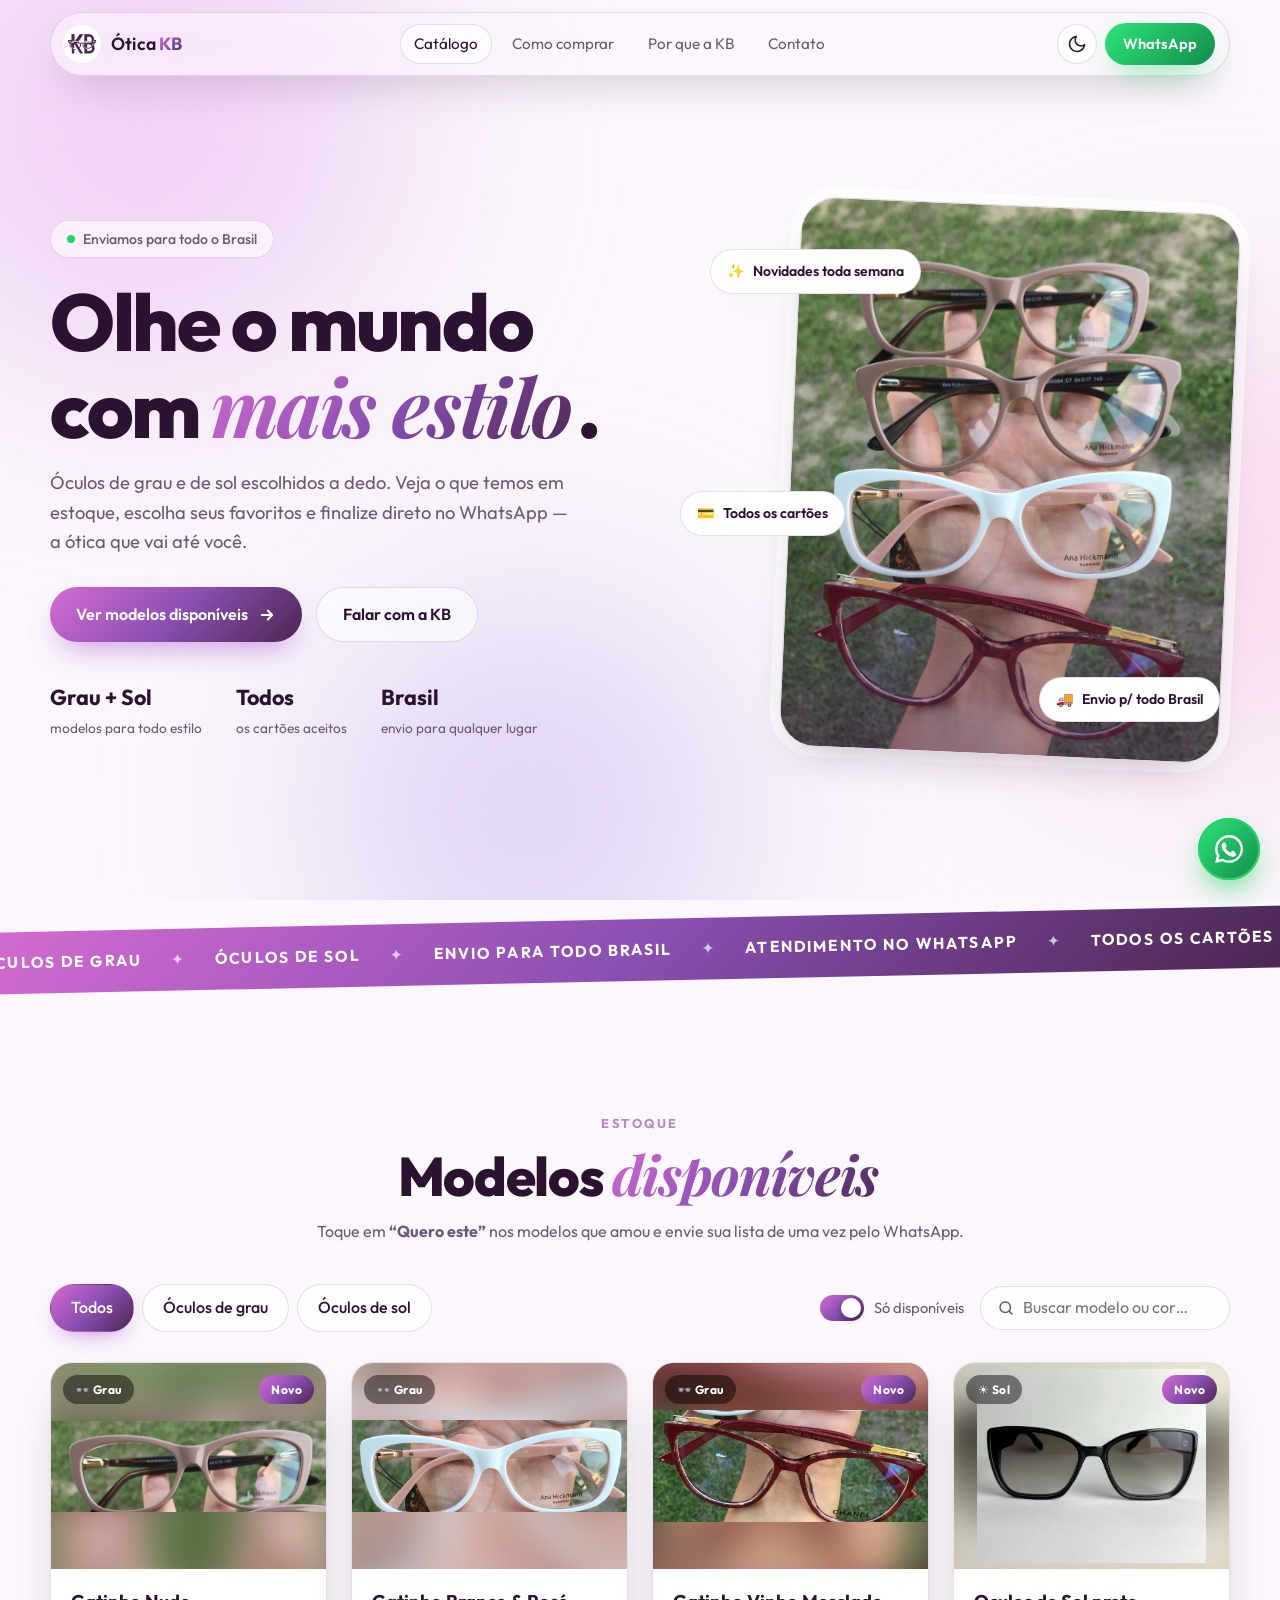
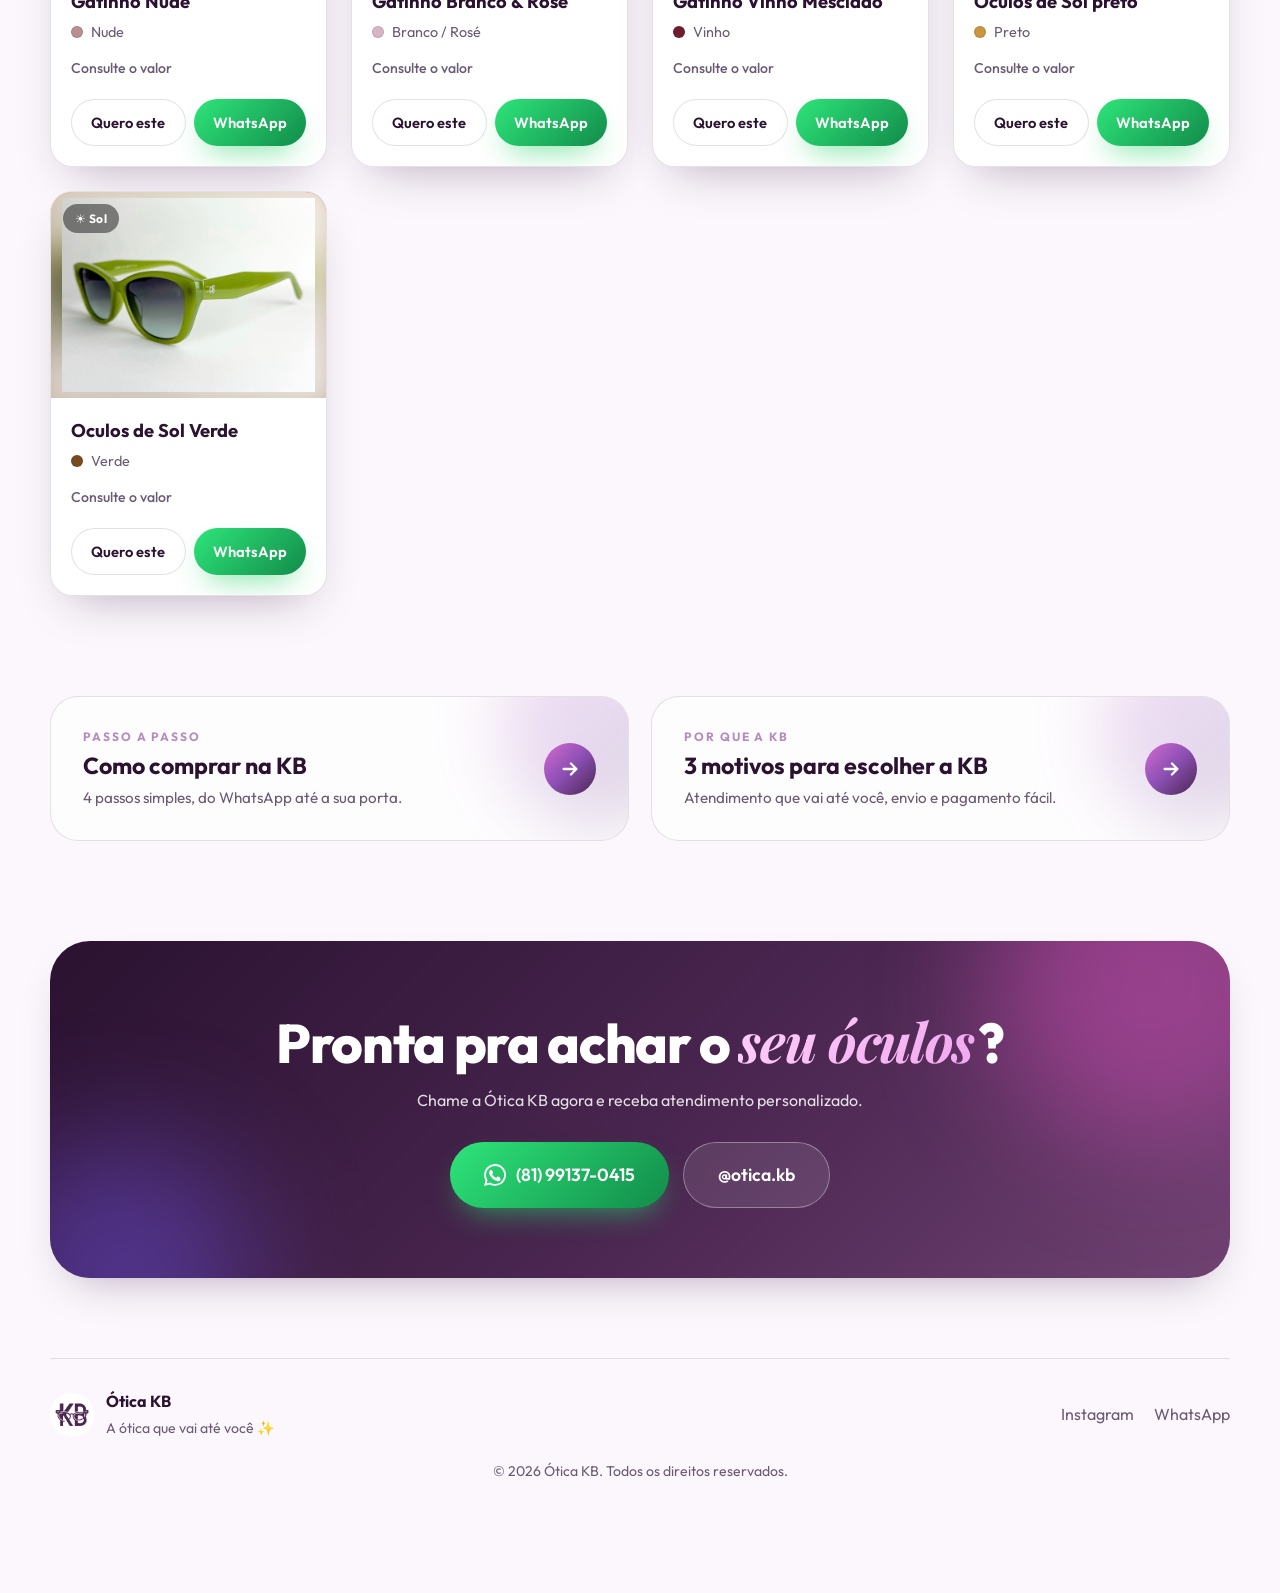
==== commit fd36d29b: "Add files via upload" ====
--- a/index.html
+++ b/index.html
@@ -6,11 +6,13 @@
   <title>Ótica KB — A ótica que vai até você</title>
   <meta name="description" content="Óculos de grau e de sol com envio para todo o Brasil. Escolha seus modelos e peça pelo WhatsApp. Aceitamos todos os cartões." />
   <meta name="theme-color" content="#1a0d1f" />
-  <link rel="icon" type="image/png" href="assets/logo.png" />
-  <link rel="apple-touch-icon" href="assets/logo.png" />
+  <link rel="icon" href="/favicon.ico" sizes="any" />
+  <link rel="icon" type="image/png" sizes="32x32" href="/favicon-32x32.png" />
+  <link rel="icon" type="image/png" sizes="192x192" href="/icon-192.png" />
+  <link rel="apple-touch-icon" href="/apple-touch-icon.png" />
   <meta property="og:title" content="Ótica KB — A ótica que vai até você" />
   <meta property="og:description" content="Óculos de grau e sol. Enviamos para todo o Brasil." />
-  <meta property="og:image" content="assets/logo.png" />
+  <meta property="og:image" content="https://oticakb.onrender.com/assets/logo.png" />
   <link rel="preconnect" href="https://fonts.googleapis.com" />
   <link rel="preconnect" href="https://fonts.gstatic.com" crossorigin />
   <link href="https://fonts.googleapis.com/css2?family=Outfit:wght@400;500;600;700;800&family=Playfair+Display:ital,wght@1,600;1,700&display=swap" rel="stylesheet" />
@@ -34,9 +36,9 @@
       <span class="brand-name">Ótica <b>KB</b></span>
     </a>
     <nav class="nav-links" id="navLinks">
-      <a href="#catalogo">Catálogo</a>
-      <a href="#como-comprar">Como comprar</a>
-      <a href="#motivos">Por que a KB</a>
+      <a href="#catalogo" class="active">Catálogo</a>
+      <a href="como-comprar.html">Como comprar</a>
+      <a href="por-que-a-kb.html">Por que a KB</a>
       <a href="#contato">Contato</a>
     </nav>
     <div class="nav-actions">
@@ -117,41 +119,15 @@
       <p class="empty" id="empty" hidden>Nenhum modelo encontrado. Chama a gente no WhatsApp que a gente te ajuda! 💜</p>
     </section>
 
-    <section class="section" id="como-comprar">
-      <div class="section-head reveal">
-        <span class="eyebrow">Passo a passo</span>
-        <h2>Comprar na KB é <em>simples</em></h2>
-      </div>
-      <ol class="steps">
-        <li class="step reveal"><span class="num">1</span><h3>Chame no WhatsApp</h3><p>Entre em contato e conte o que você procura.</p></li>
-        <li class="step reveal" style="--d:.08s"><span class="num">2</span><h3>Escolha os modelos</h3><p>Selecione os que gostaria de receber.</p></li>
-        <li class="step reveal" style="--d:.16s"><span class="num">3</span><h3>Receba no local combinado</h3><p>Entregamos onde ficar melhor pra você.</p></li>
-        <li class="step reveal" style="--d:.24s"><span class="num">4</span><h3>Escolha com comodidade</h3><p>Experimente com calma e fique com o seu favorito.</p></li>
-      </ol>
-    </section>
-
-    <section class="section" id="motivos">
-      <div class="section-head reveal">
-        <span class="eyebrow">Por que a KB</span>
-        <h2>3 motivos para <em>escolher a KB</em></h2>
-      </div>
-      <div class="reasons">
-        <article class="reason glass reveal">
-          <div class="r-ico">🚚</div>
-          <h3>A ótica que vai até você</h3>
-          <p>Levamos os modelos até o local combinado. Sem fila, sem pressa, sem sair de casa.</p>
-        </article>
-        <article class="reason glass reveal" style="--d:.1s">
-          <div class="r-ico">📦</div>
-          <h3>Enviamos para todo o Brasil</h3>
-          <p>Mora longe? Sem problema. Seu óculos chega até você, onde estiver.</p>
-        </article>
-        <article class="reason glass reveal" style="--d:.2s">
-          <div class="r-ico">💳</div>
-          <h3>Aceitamos todos os cartões</h3>
-          <p>Pagamento facilitado para você levar o seu sem apertar o orçamento.</p>
-        </article>
-      </div>
+    <section class="quick">
+      <a href="como-comprar.html" class="quick-card glass reveal">
+        <div><small>Passo a passo</small><h3>Como comprar na KB</h3><p>4 passos simples, do WhatsApp até a sua porta.</p></div>
+        <span class="quick-arrow"><svg viewBox="0 0 24 24" width="22" height="22" fill="none" stroke="currentColor" stroke-width="2.5" stroke-linecap="round" stroke-linejoin="round"><path d="M5 12h14M13 6l6 6-6 6"/></svg></span>
+      </a>
+      <a href="por-que-a-kb.html" class="quick-card glass reveal" style="--d:.1s">
+        <div><small>Por que a KB</small><h3>3 motivos para escolher a KB</h3><p>Atendimento que vai até você, envio e pagamento fácil.</p></div>
+        <span class="quick-arrow"><svg viewBox="0 0 24 24" width="22" height="22" fill="none" stroke="currentColor" stroke-width="2.5" stroke-linecap="round" stroke-linejoin="round"><path d="M5 12h14M13 6l6 6-6 6"/></svg></span>
+      </a>
     </section>
 
     <section class="cta reveal" id="contato">
@@ -167,6 +143,7 @@
         </div>
       </div>
     </section>
+
   </main>
 
   <footer class="footer">
--- a/style.css
+++ b/style.css
@@ -309,3 +309,26 @@
   *, *::before, *::after { animation: none !important; transition: none !important; }
   .reveal { opacity: 1; transform: none; }
 }
+
+/* ===== PÁGINAS (abas) ===== */
+body { animation: pagein .5s ease both; }
+@keyframes pagein { from { opacity: 0; } }
+.nav-links a.active { color: var(--text); background: var(--card); box-shadow: inset 0 0 0 1px var(--border); }
+.page-top { padding-top: 150px; }
+h1.page-title { font-size: clamp(2.2rem, 5.2vw, 3.8rem); line-height: 1.08; font-weight: 800; letter-spacing: -.03em; margin: 0; }
+.page-top .section-head { margin-bottom: 56px; }
+.page-top .section-head p { max-width: 560px; margin-inline: auto; }
+
+/* atalhos na página principal */
+.quick { width: min(1180px, 100% - 32px); margin: 0 auto; padding: 20px 0 60px; display: grid; grid-template-columns: repeat(2, 1fr); gap: 22px; }
+.quick-card { position: relative; overflow: hidden; display: flex; align-items: center; justify-content: space-between; gap: 18px;
+  padding: 30px 32px; border-radius: 28px; transition: transform .4s var(--ease), border-color .3s; }
+.quick-card::before { content: ""; position: absolute; width: 200px; height: 200px; right: -70px; top: -70px; border-radius: 50%; background: var(--grad); opacity: .2; filter: blur(34px); transition: .5s; }
+.quick-card:hover { transform: translateY(-6px); border-color: var(--purple-400); }
+.quick-card:hover::before { opacity: .45; transform: scale(1.3); }
+.quick-card small { display: block; color: var(--purple-400); font-weight: 700; letter-spacing: .16em; text-transform: uppercase; font-size: .75rem; margin-bottom: 6px; }
+.quick-card h3 { font-size: 1.45rem; line-height: 1.2; position: relative; }
+.quick-card p { color: var(--muted); font-size: .95rem; margin-top: 6px; position: relative; }
+.quick-arrow { flex: none; width: 52px; height: 52px; border-radius: 50%; display: grid; place-items: center; color: #fff; background: var(--grad); position: relative; transition: transform .4s var(--ease); }
+.quick-card:hover .quick-arrow { transform: translateX(6px); }
+@media (max-width: 760px) { .quick { grid-template-columns: 1fr; } .page-top { padding-top: 120px; } }
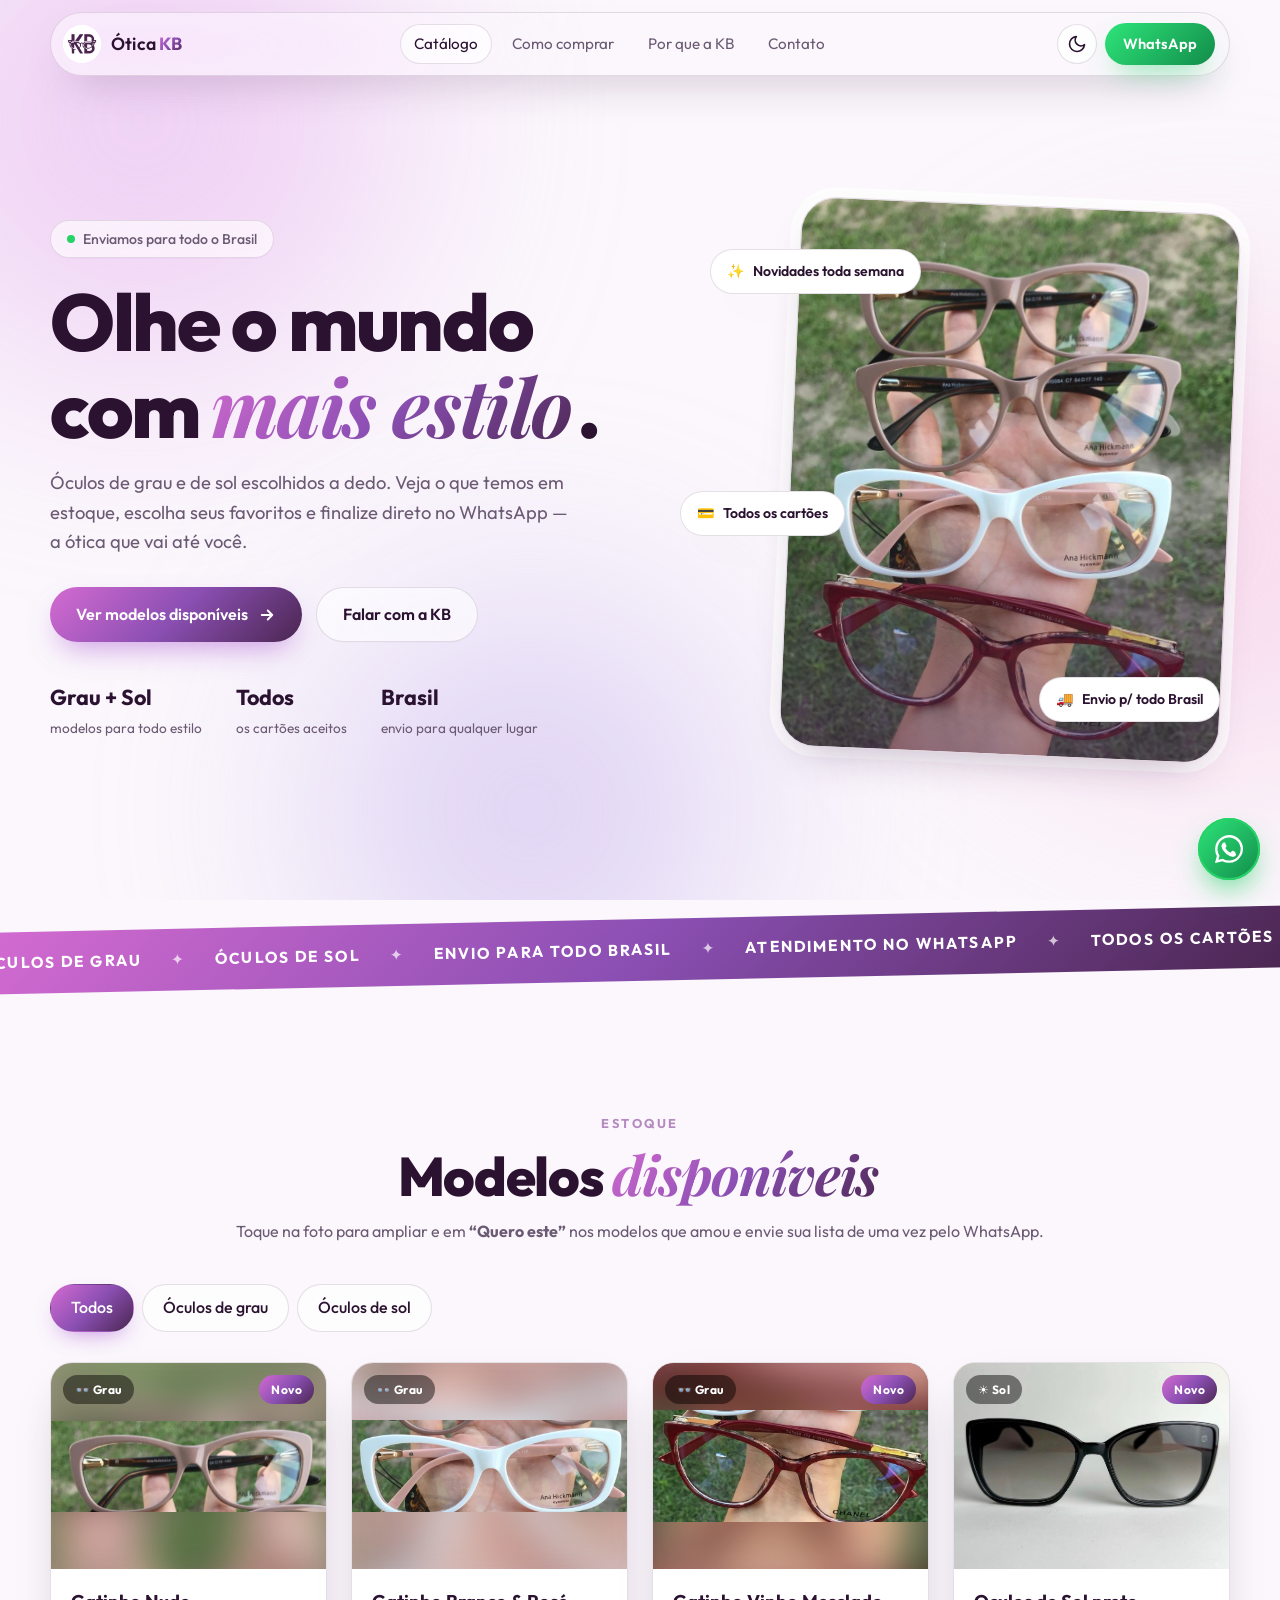
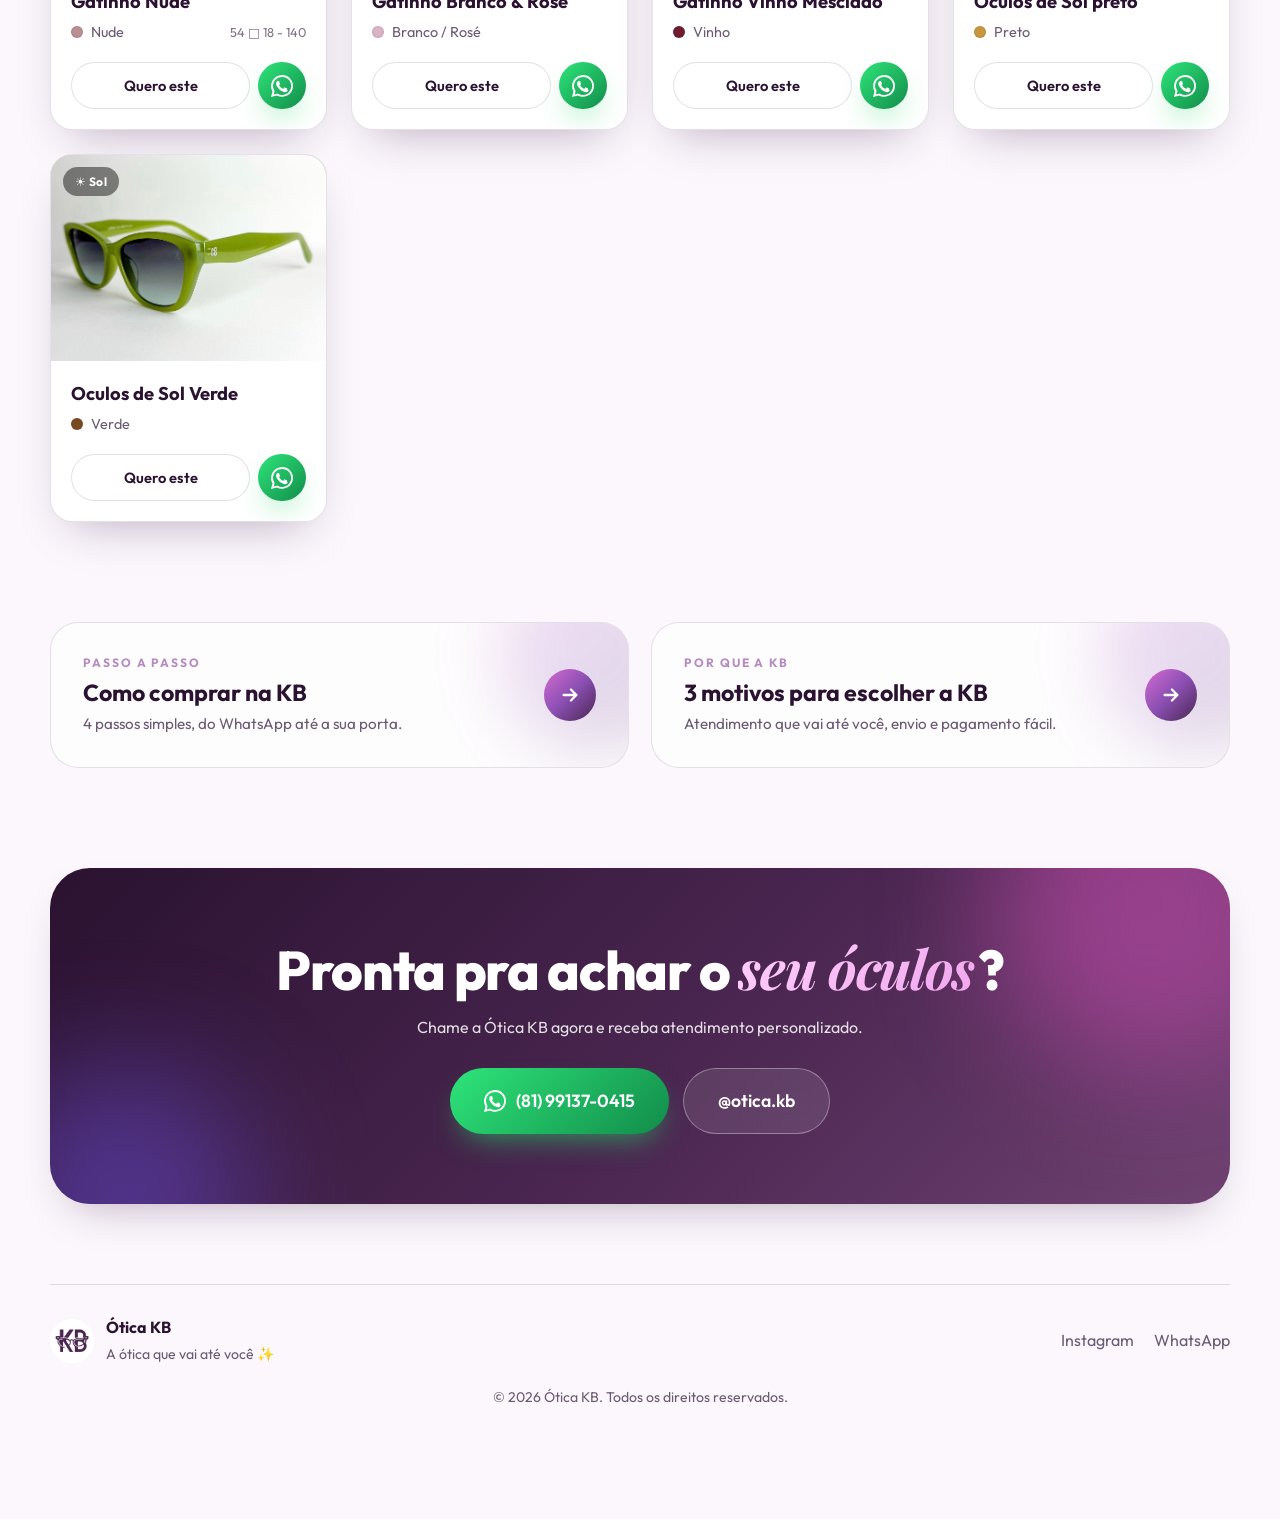
==== commit 6b54321f: "Add files via upload" ====
--- a/index.html
+++ b/index.html
@@ -2,7 +2,7 @@
 <html lang="pt-BR" data-theme="dark">
 <head>
   <meta charset="UTF-8" />
-  <meta name="viewport" content="width=device-width, initial-scale=1" />
+  <meta name="viewport" content="width=device-width, initial-scale=1, viewport-fit=cover" />
   <title>Ótica KB — A ótica que vai até você</title>
   <meta name="description" content="Óculos de grau e de sol com envio para todo o Brasil. Escolha seus modelos e peça pelo WhatsApp. Aceitamos todos os cartões." />
   <meta name="theme-color" content="#1a0d1f" />
@@ -10,13 +10,17 @@
   <link rel="icon" type="image/png" sizes="32x32" href="/favicon-32x32.png" />
   <link rel="icon" type="image/png" sizes="192x192" href="/icon-192.png" />
   <link rel="apple-touch-icon" href="/apple-touch-icon.png" />
+  <meta property="og:type" content="website" />
+  <meta property="og:image:width" content="1200" />
+  <meta property="og:image:height" content="630" />
+  <meta name="twitter:card" content="summary_large_image" />
   <meta property="og:title" content="Ótica KB — A ótica que vai até você" />
   <meta property="og:description" content="Óculos de grau e sol. Enviamos para todo o Brasil." />
-  <meta property="og:image" content="https://oticakb.onrender.com/assets/logo.png" />
+  <meta property="og:image" content="https://oticakb.onrender.com/assets/og.jpg" />
   <link rel="preconnect" href="https://fonts.googleapis.com" />
   <link rel="preconnect" href="https://fonts.gstatic.com" crossorigin />
-  <link href="https://fonts.googleapis.com/css2?family=Outfit:wght@400;500;600;700;800&family=Playfair+Display:ital,wght@1,600;1,700&display=swap" rel="stylesheet" />
-  <link rel="stylesheet" href="style.css" />
+  <link href="https://fonts.googleapis.com/css2?family=Outfit:wght@400;600;800&family=Playfair+Display:ital,wght@1,600;1,700&display=swap" rel="stylesheet" />
+  <link rel="stylesheet" href="style.css?v=2" />
   <script>
     try {
       var t = localStorage.getItem("kb-theme");
@@ -93,16 +97,16 @@
       <div class="section-head reveal">
         <span class="eyebrow">Estoque</span>
         <h2>Modelos <em>disponíveis</em></h2>
-        <p>Toque em <b>“Quero este”</b> nos modelos que amou e envie sua lista de uma vez pelo WhatsApp.</p>
+        <p>Toque na foto para ampliar e em <b>“Quero este”</b> nos modelos que amou e envie sua lista de uma vez pelo WhatsApp.</p>
       </div>
 
       <div class="toolbar reveal">
-        <div class="filters" id="filters">
+        <div class="filters" id="filters" role="group" aria-label="Filtrar por tipo">
           <button class="chip active" data-filter="todos">Todos</button>
           <button class="chip" data-filter="grau">Óculos de grau</button>
           <button class="chip" data-filter="sol">Óculos de sol</button>
         </div>
-        <div class="tools-right">
+        <div class="tools-right" id="tools">
           <label class="switch">
             <input type="checkbox" id="onlyStock" checked />
             <span class="slider"></span>
@@ -115,6 +119,7 @@
         </div>
       </div>
 
+      <p class="note" id="grauNote" hidden>👓 <b>Óculos de grau:</b> depois de escolher a armação, mande uma foto da sua receita pelo WhatsApp.</p>
       <div class="grid" id="grid" aria-live="polite"></div>
       <p class="empty" id="empty" hidden>Nenhum modelo encontrado. Chama a gente no WhatsApp que a gente te ajuda! 💜</p>
     </section>
@@ -165,11 +170,12 @@
     <a href="#" class="btn btn-wpp" id="pickSend" target="_blank" rel="noopener">Enviar lista no WhatsApp</a>
   </div>
 
-  <a href="#" class="fab" data-wpp="Olá! Vim pelo site da Ótica KB 😊" target="_blank" rel="noopener" aria-label="Falar no WhatsApp">
+  <a href="#" class="fab" id="fab" data-wpp="Olá! Vim pelo site da Ótica KB 😊" target="_blank" rel="noopener" aria-label="Falar no WhatsApp">
     <svg viewBox="0 0 24 24" width="28" height="28" fill="currentColor"><path d="M20.5 3.5A11.8 11.8 0 0 0 12 0 12 12 0 0 0 1.6 17.9L0 24l6.3-1.6A12 12 0 0 0 24 12a11.8 11.8 0 0 0-3.5-8.5zM12 21.9a9.9 9.9 0 0 1-5-1.4l-.4-.2-3.7 1 1-3.6-.2-.4A9.9 9.9 0 1 1 12 21.9zm5.4-7.4c-.3-.1-1.8-.9-2-1s-.5-.1-.7.1-.8 1-1 1.2-.4.2-.7.1a8 8 0 0 1-4-3.5c-.3-.5.3-.5.8-1.6a.6.6 0 0 0 0-.6c-.1-.1-.7-1.6-.9-2.2s-.5-.5-.7-.5h-.6a1.2 1.2 0 0 0-.9.4 3.7 3.7 0 0 0-1.1 2.7 6.4 6.4 0 0 0 1.3 3.4 14.7 14.7 0 0 0 5.7 5c2.1.9 2.9.8 3.4.7a2.9 2.9 0 0 0 1.9-1.3 2.3 2.3 0 0 0 .2-1.3c-.1-.1-.3-.2-.6-.3z"/></svg>
   </a>
 
-  <script src="products.js"></script>
-  <script src="script.js"></script>
+  <script src="products.js?v=2"></script>
+  <script src="script.js?v=2"></script>
+  <dialog class="zoom" id="zoom"><button type="button" class="zoom-x" id="zoomX" aria-label="Fechar">✕</button><img id="zoomImg" alt="" /><p id="zoomCap"></p></dialog>
 </body>
 </html>
--- a/style.css
+++ b/style.css
@@ -332,3 +332,71 @@
 .quick-arrow { flex: none; width: 52px; height: 52px; border-radius: 50%; display: grid; place-items: center; color: #fff; background: var(--grad); position: relative; transition: transform .4s var(--ease); }
 .quick-card:hover .quick-arrow { transform: translateX(6px); }
 @media (max-width: 760px) { .quick { grid-template-columns: 1fr; } .page-top { padding-top: 120px; } }
+
+/* =====================================================
+   v2 — AJUSTES PARA CELULAR (tudo abaixo sobrescreve o que está acima)
+   ===================================================== */
+[hidden] { display: none !important; }
+
+/* cartão: foto vira botão (toque para ampliar) */
+.thumb { width: 100%; padding: 0; border: 0; cursor: zoom-in; font: inherit; color: inherit; }
+.thumb img { object-fit: cover; padding: 0; }
+.thumb.wide img { object-fit: contain; padding: 6px 0; }
+.card { animation: none; }
+.card.anim { animation: pop .5s var(--ease) both; }
+.meta .med { margin-left: auto; font-size: .8rem; opacity: .85; white-space: nowrap; }
+.actions .btn-ico { flex: 0 0 48px; padding: 0; }
+.note { margin: 0 0 20px; padding: 12px 16px; border-radius: 16px; background: var(--card); border: 1px solid var(--border); color: var(--muted); font-size: .92rem; }
+.note b { color: var(--text); }
+
+/* foto ampliada */
+.zoom { border: 0; padding: 0; background: transparent; color: #fff; max-width: min(96vw, 720px); max-height: 92vh; margin: auto; overflow: visible; }
+.zoom::backdrop { background: rgba(10, 5, 14, .86); }
+.zoom img { width: 100%; max-height: 78vh; object-fit: contain; border-radius: 18px; background: #fff; }
+.zoom p { text-align: center; margin-top: 12px; font-weight: 600; }
+.zoom-x { position: absolute; top: -48px; right: 0; width: 44px; height: 44px; border-radius: 50%; background: rgba(255,255,255,.16); color: #fff; font-size: 1.1rem; }
+
+/* barra e botão flutuante respeitam a barra do iPhone */
+.pickbar { bottom: calc(20px + env(safe-area-inset-bottom, 0px)); }
+.fab { bottom: calc(20px + env(safe-area-inset-bottom, 0px)); }
+body:has(.pickbar:not([hidden])) .fab { bottom: calc(92px + env(safe-area-inset-bottom, 0px)); }
+.footer { padding-bottom: calc(110px + env(safe-area-inset-bottom, 0px)); }
+
+@media (max-width: 760px) {
+  /* menos peso: sem animação infinita e blur menor */
+  .orb { animation: none; filter: blur(60px); }
+  .marquee { transform: none; margin: 10px 0 24px; padding: 12px 0; }
+  .float-chip.chip-a, .float-chip.chip-b { display: none; }
+  .hero-stats { display: none; }
+  .hero { min-height: auto; padding: 96px 0 24px; gap: 24px; }
+  .hero-cta { margin: 22px 0 0; }
+  .section { padding: 40px 0; }
+  .section-head { margin-bottom: 22px; }
+
+  /* catálogo: sempre 2 colunas, foto quadrada, um botão principal */
+  .grid { grid-template-columns: repeat(2, 1fr); gap: 12px; }
+  .thumb { aspect-ratio: 1 / 1; }
+  .card:hover { transform: none; }
+  .info { padding: 10px 12px 12px; }
+  .info h3 { font-size: .98rem; line-height: 1.2; }
+  .meta { font-size: .8rem; flex-wrap: wrap; }
+  .meta .med { margin-left: 0; width: 100%; }
+  .actions { flex-direction: row; gap: 6px; margin-top: 10px; }
+  .actions .btn { padding: 11px 8px; font-size: .86rem; min-height: 44px; }
+  .actions .btn-ico { flex: 0 0 44px; }
+  .badge { font-size: .68rem; padding: 4px 9px; }
+
+  /* filtros em uma linha, fixos logo abaixo do topo */
+  .toolbar { position: sticky; top: 74px; z-index: 20; margin: 0 -16px 18px; padding: 8px 16px; gap: 10px;
+    background: var(--nav-bg); backdrop-filter: blur(14px); -webkit-backdrop-filter: blur(14px); }
+  .filters { flex-wrap: nowrap; overflow-x: auto; scrollbar-width: none; }
+  .filters::-webkit-scrollbar { display: none; }
+  .chip { flex: none; padding: 10px 18px; min-height: 44px; }
+
+  .icon-btn { width: 44px; height: 44px; }
+  body.has-pick .fab { display: none; }
+  .pickbar { bottom: calc(12px + env(safe-area-inset-bottom, 0px)); }
+}
+@media (max-width: 480px) {
+  .grid { grid-template-columns: repeat(2, 1fr); }   /* anula a regra antiga de 1 coluna */
+}
